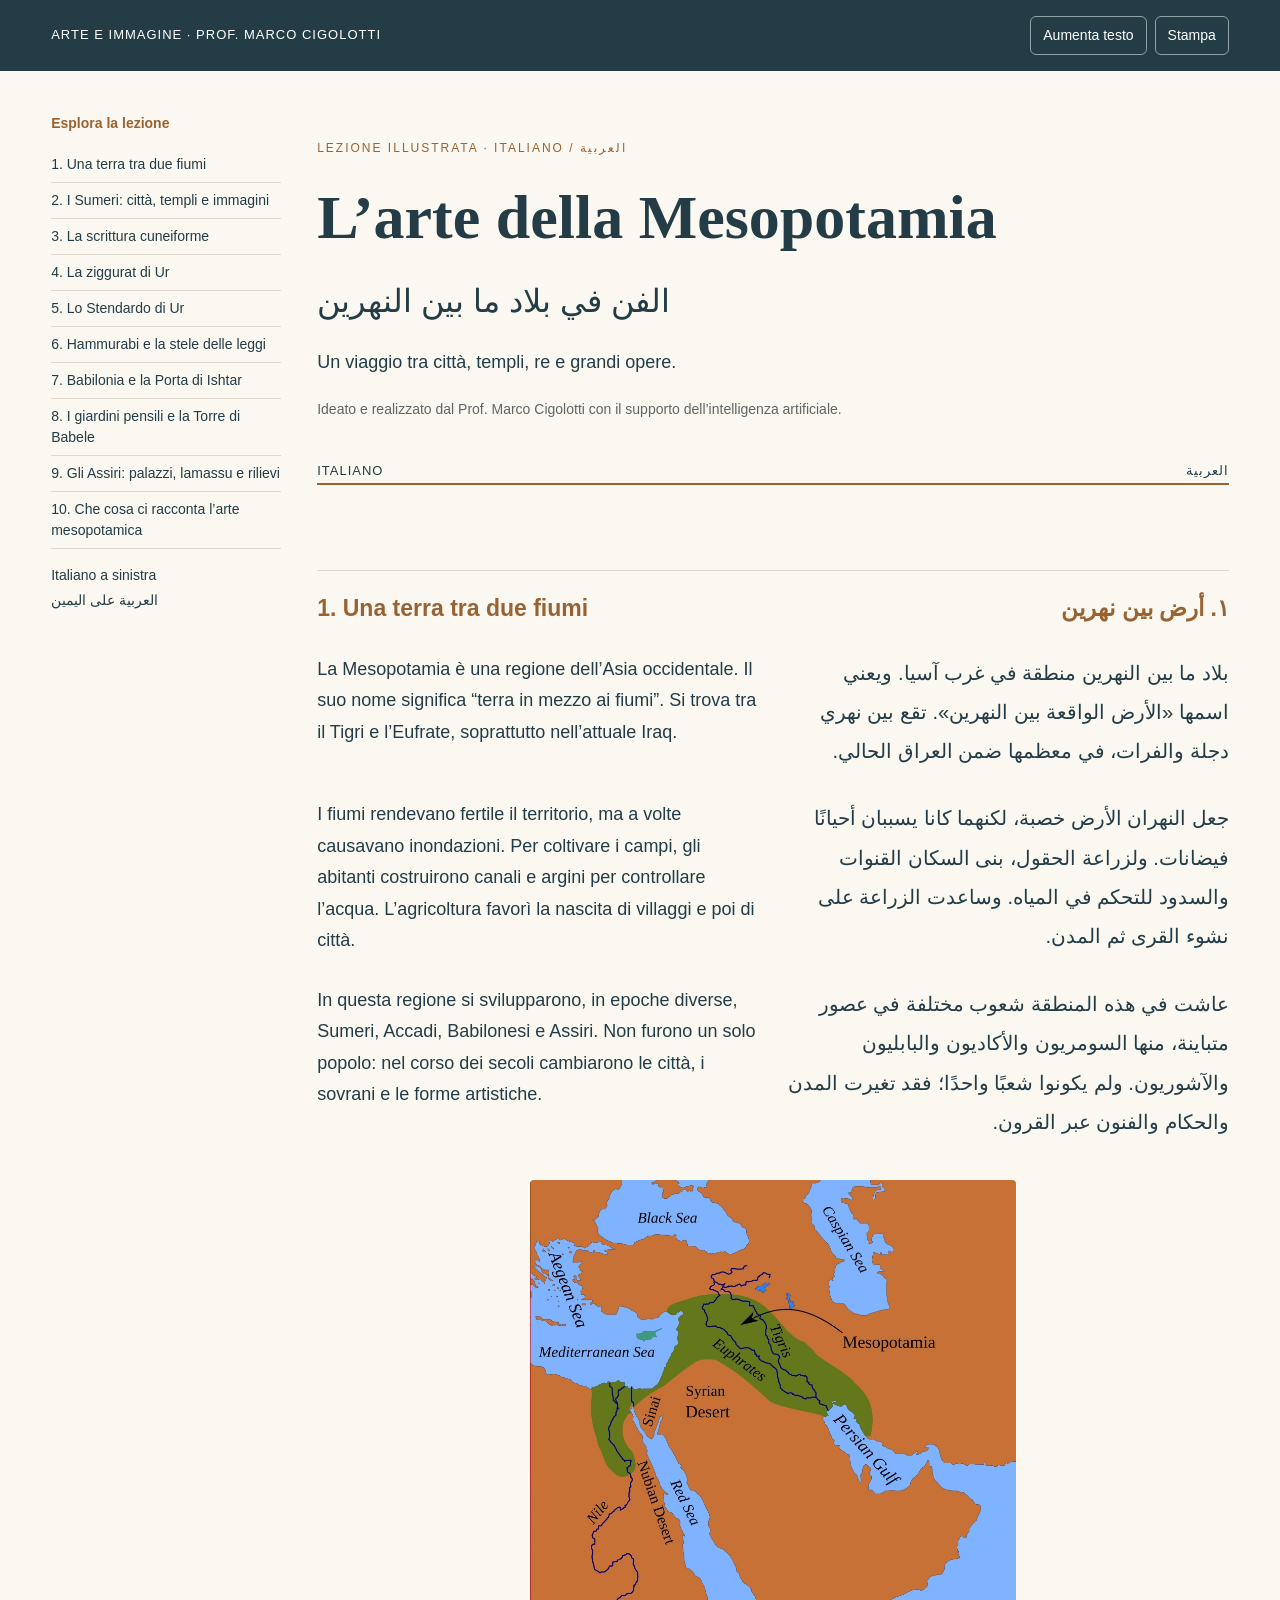
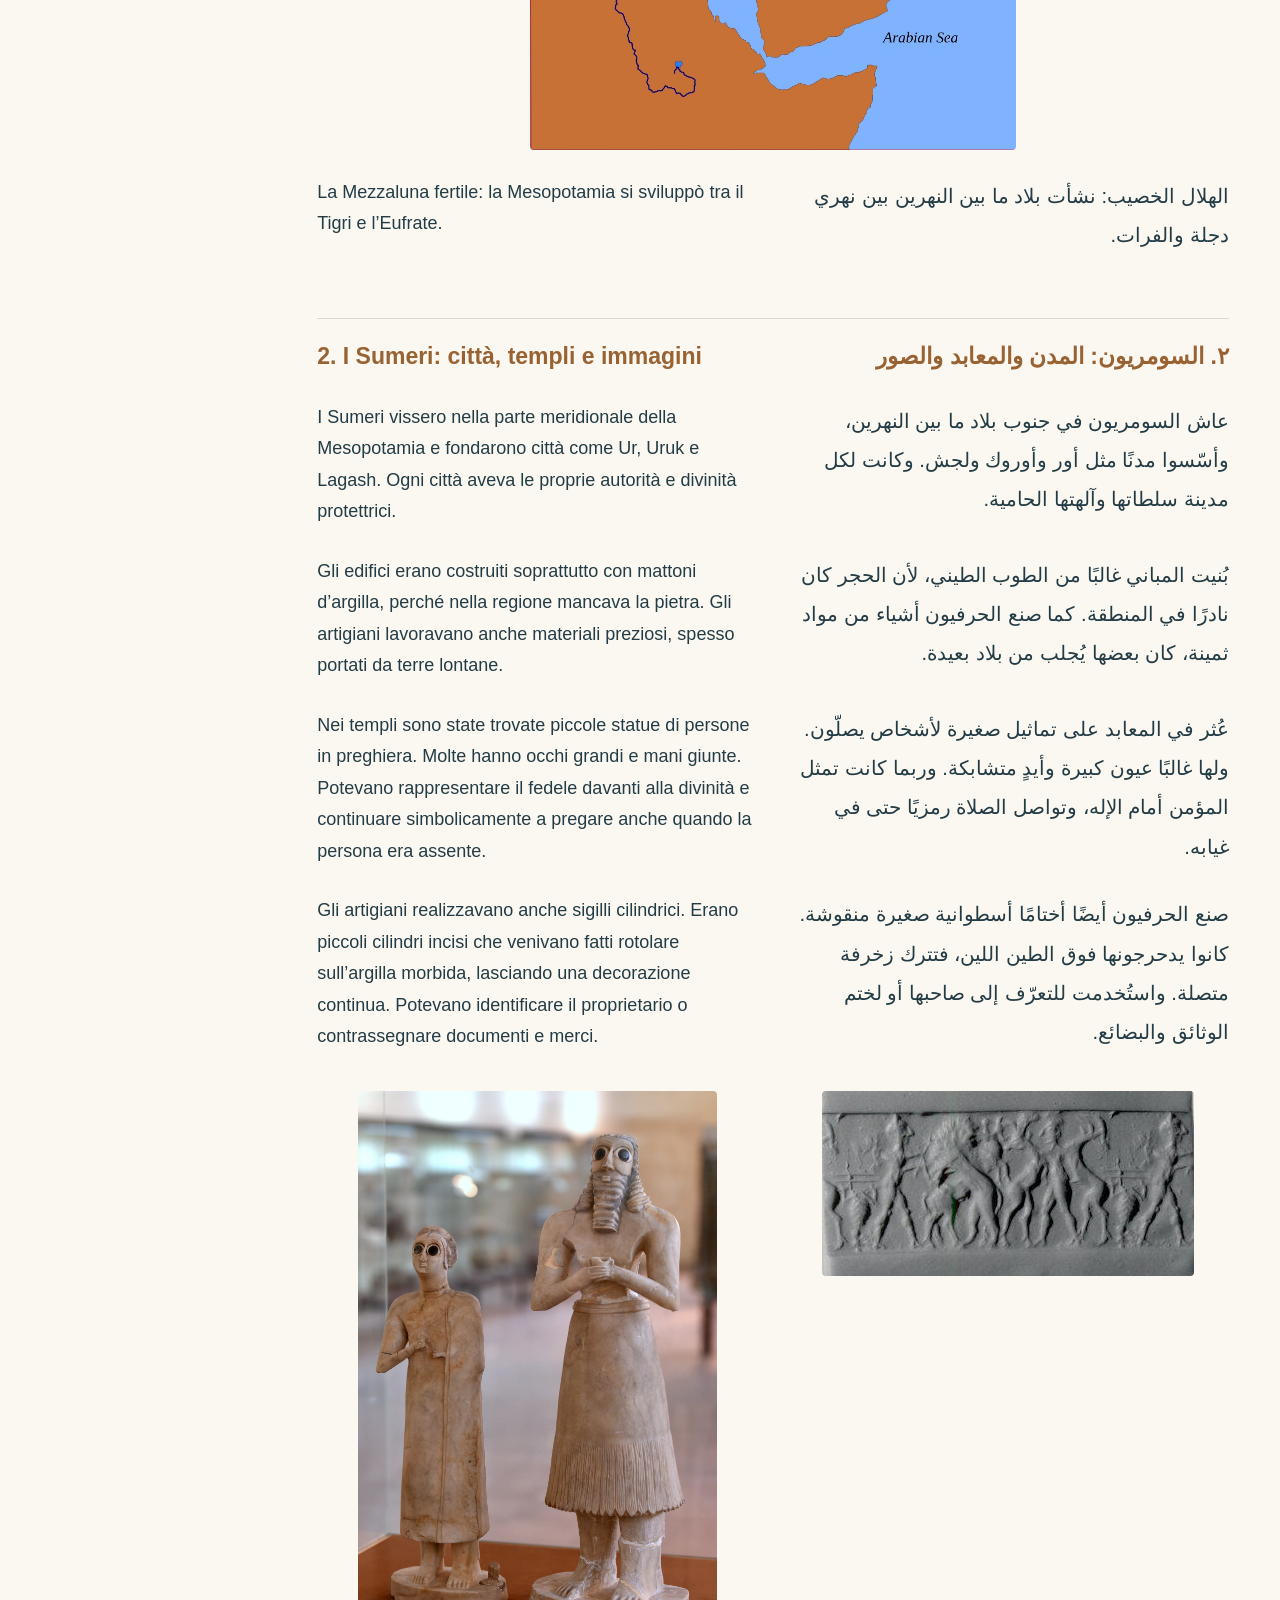
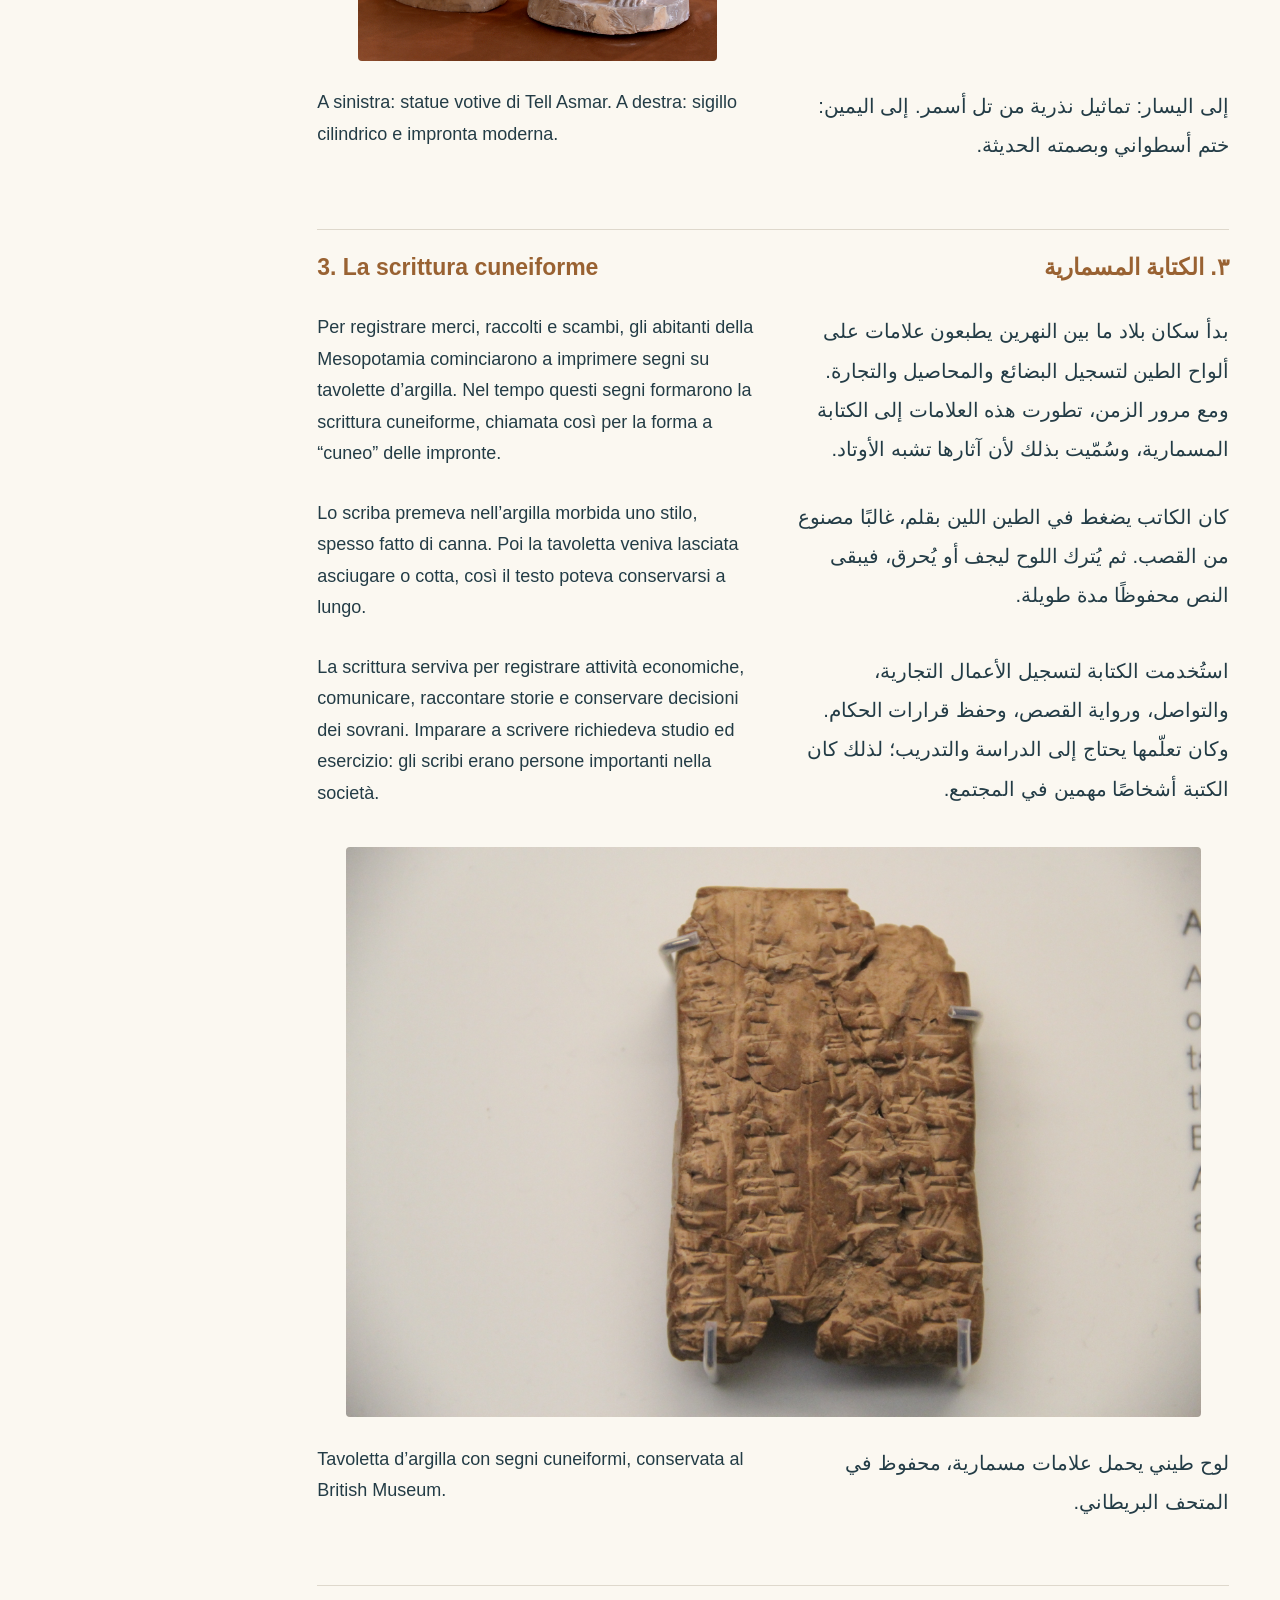
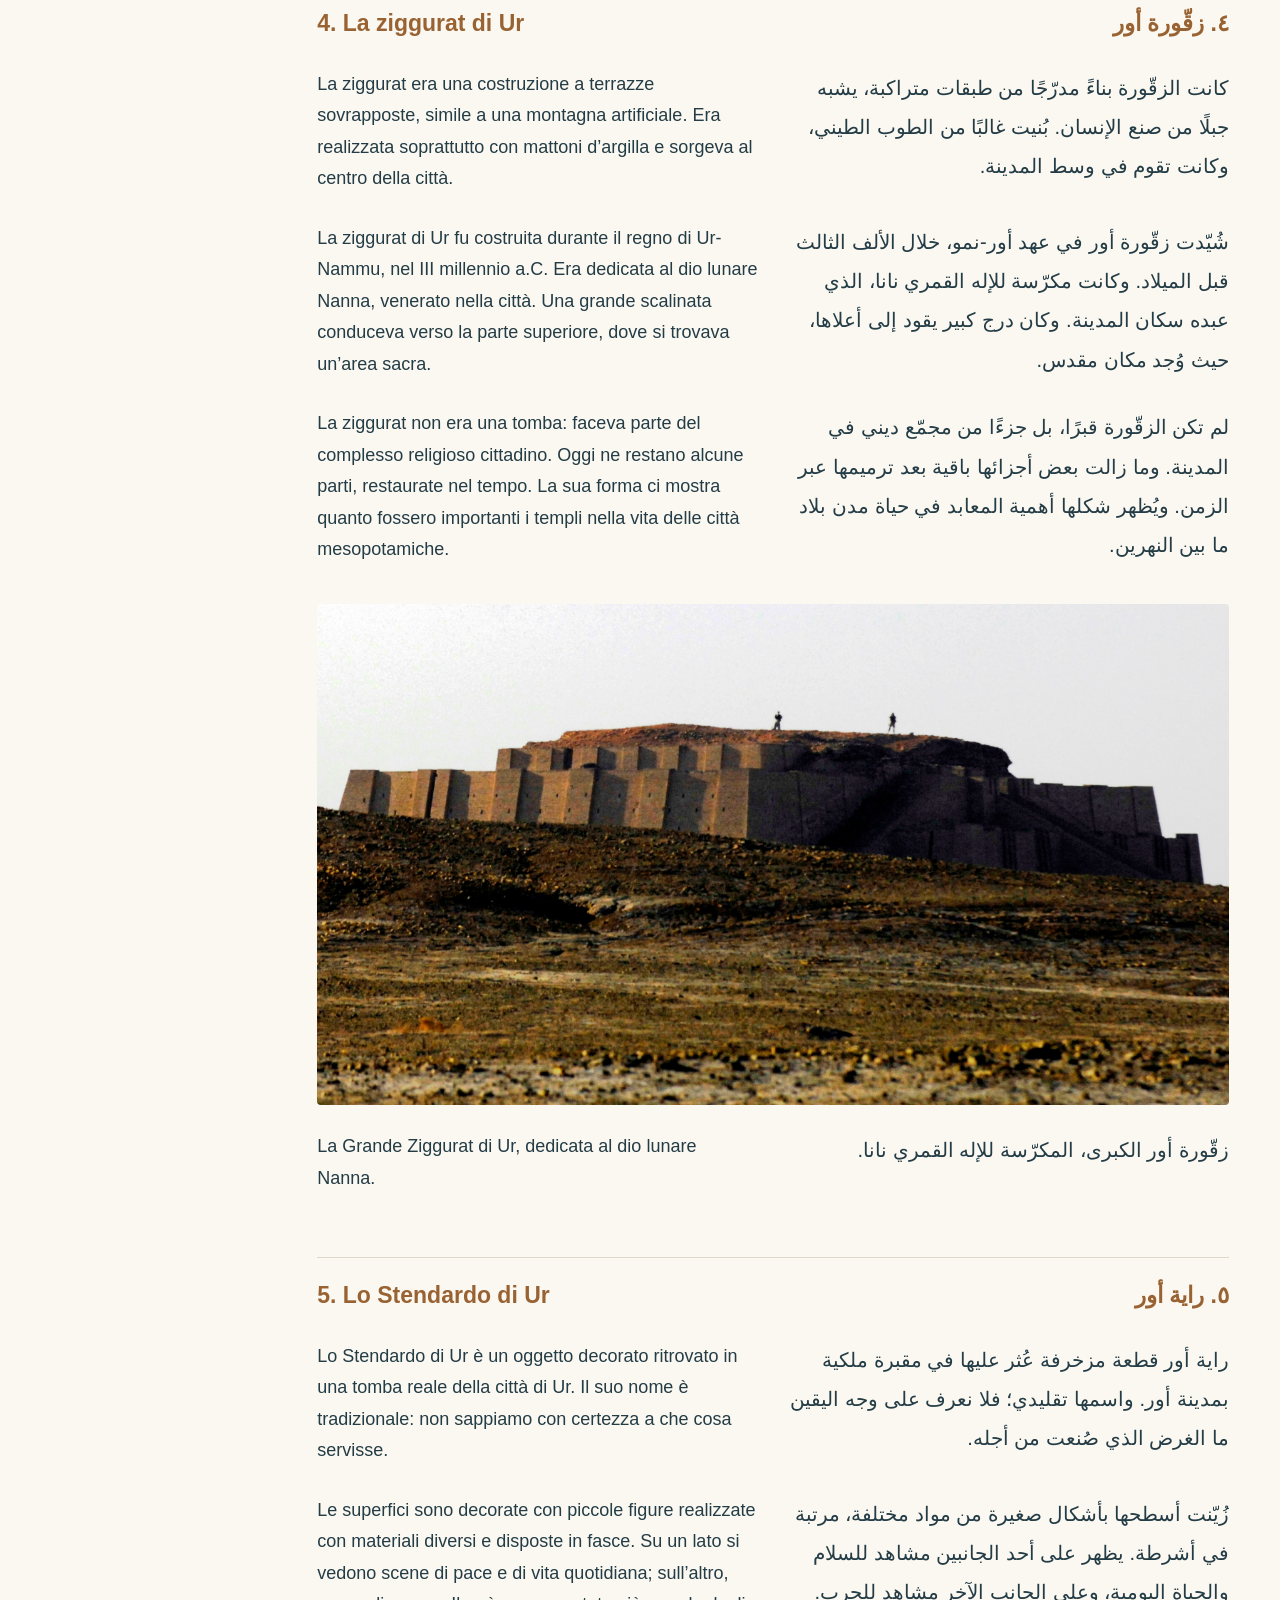
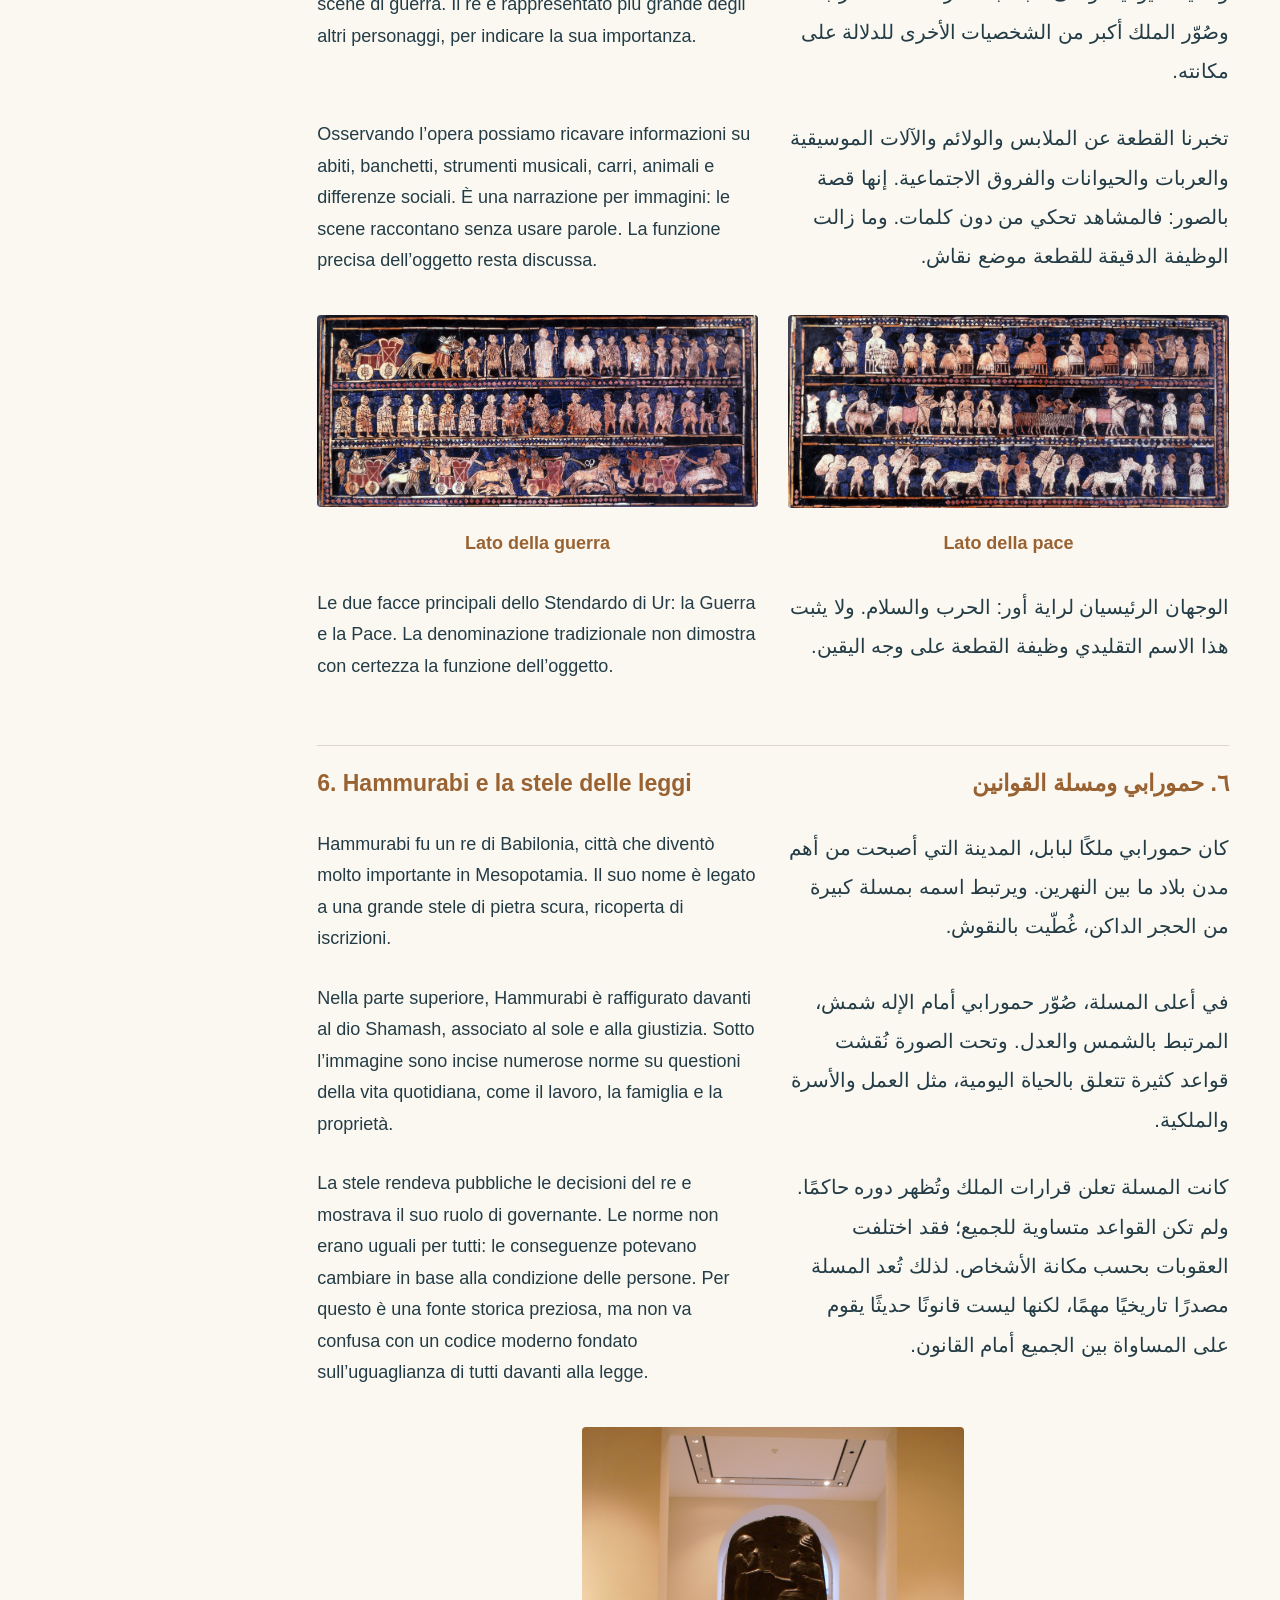
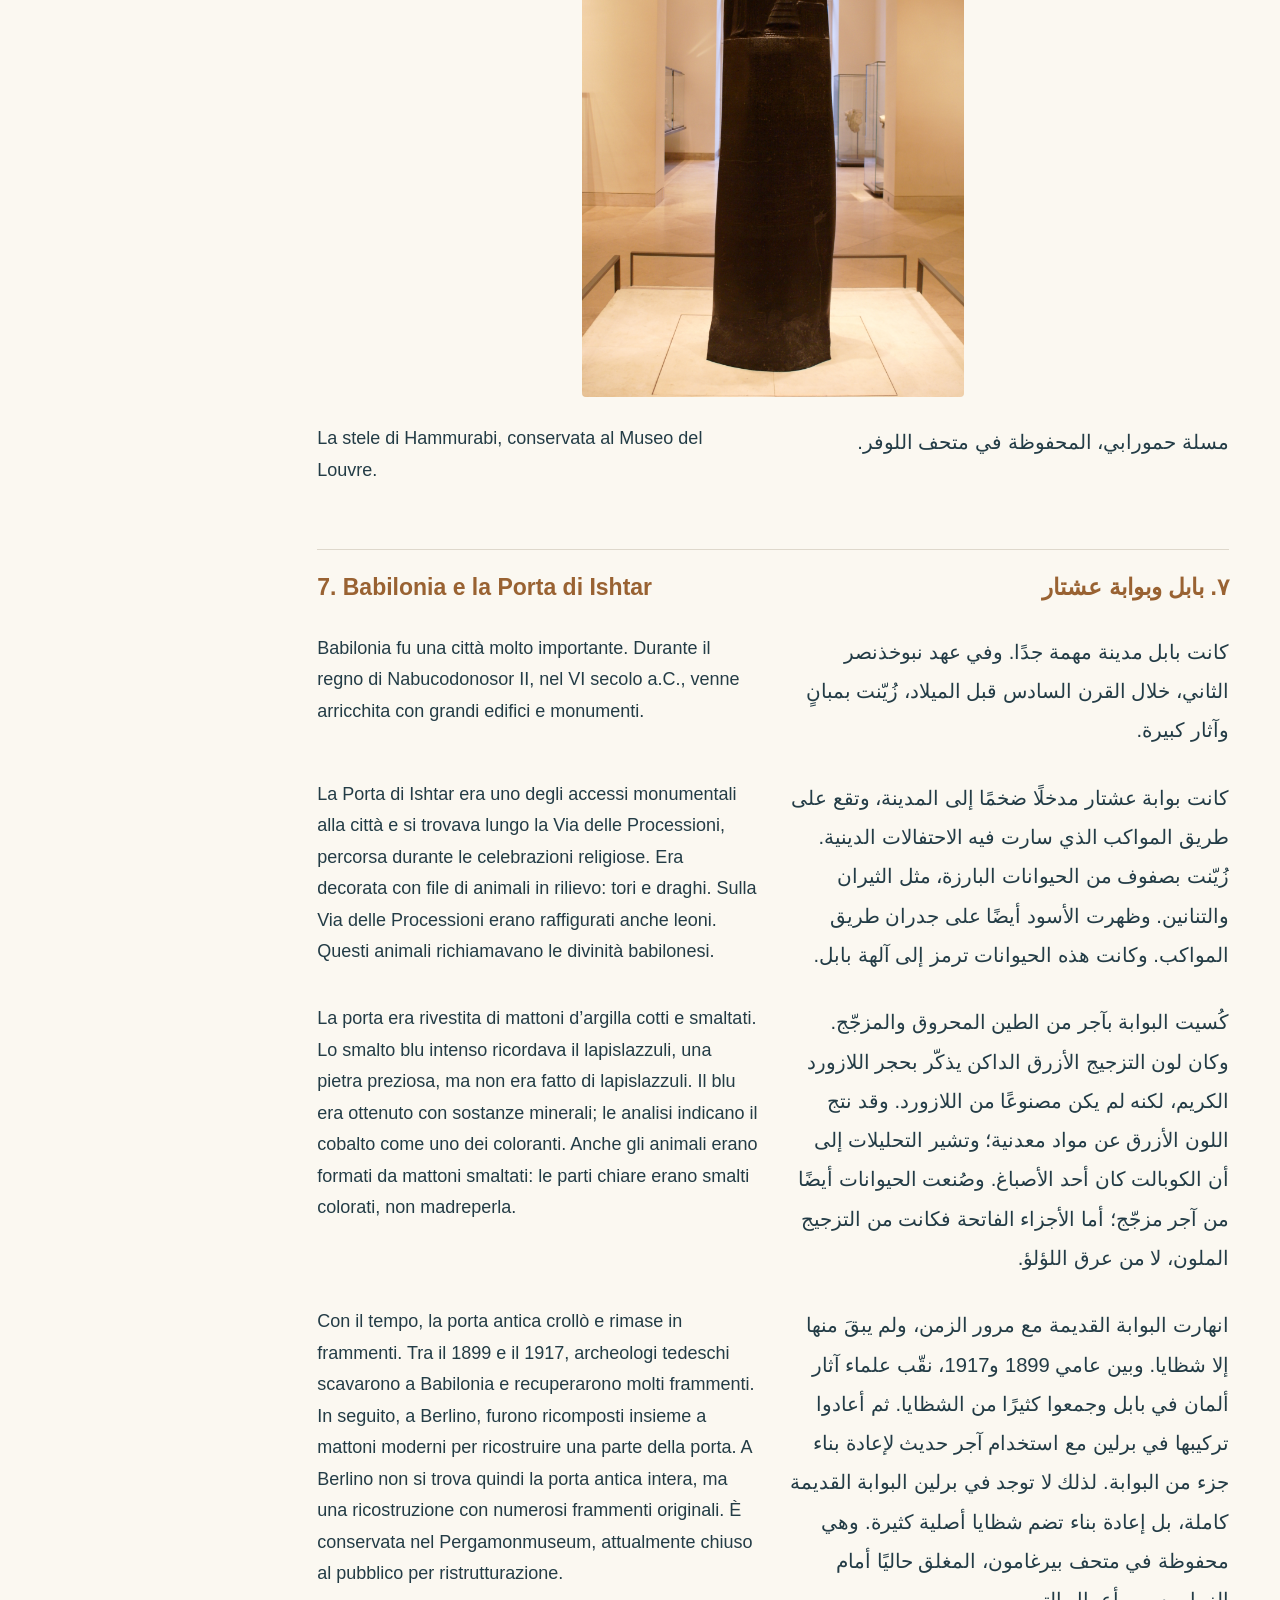
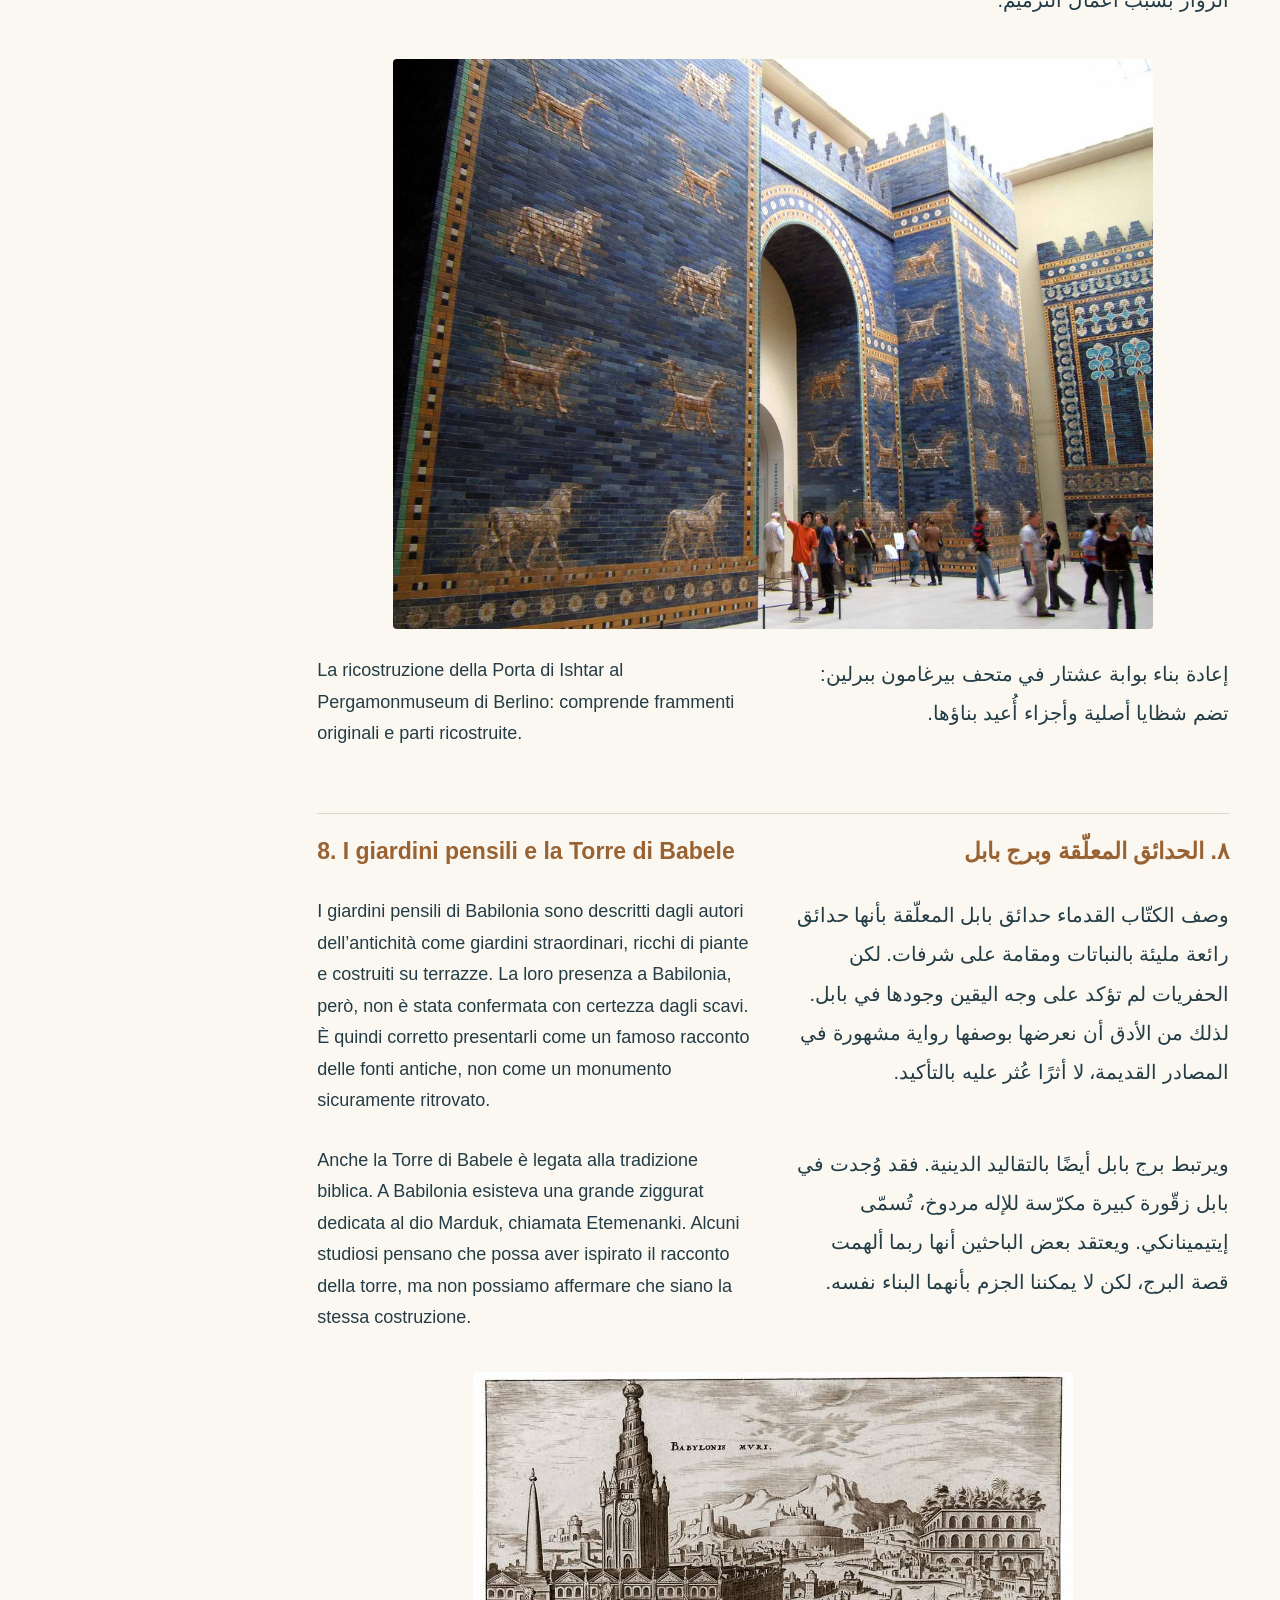
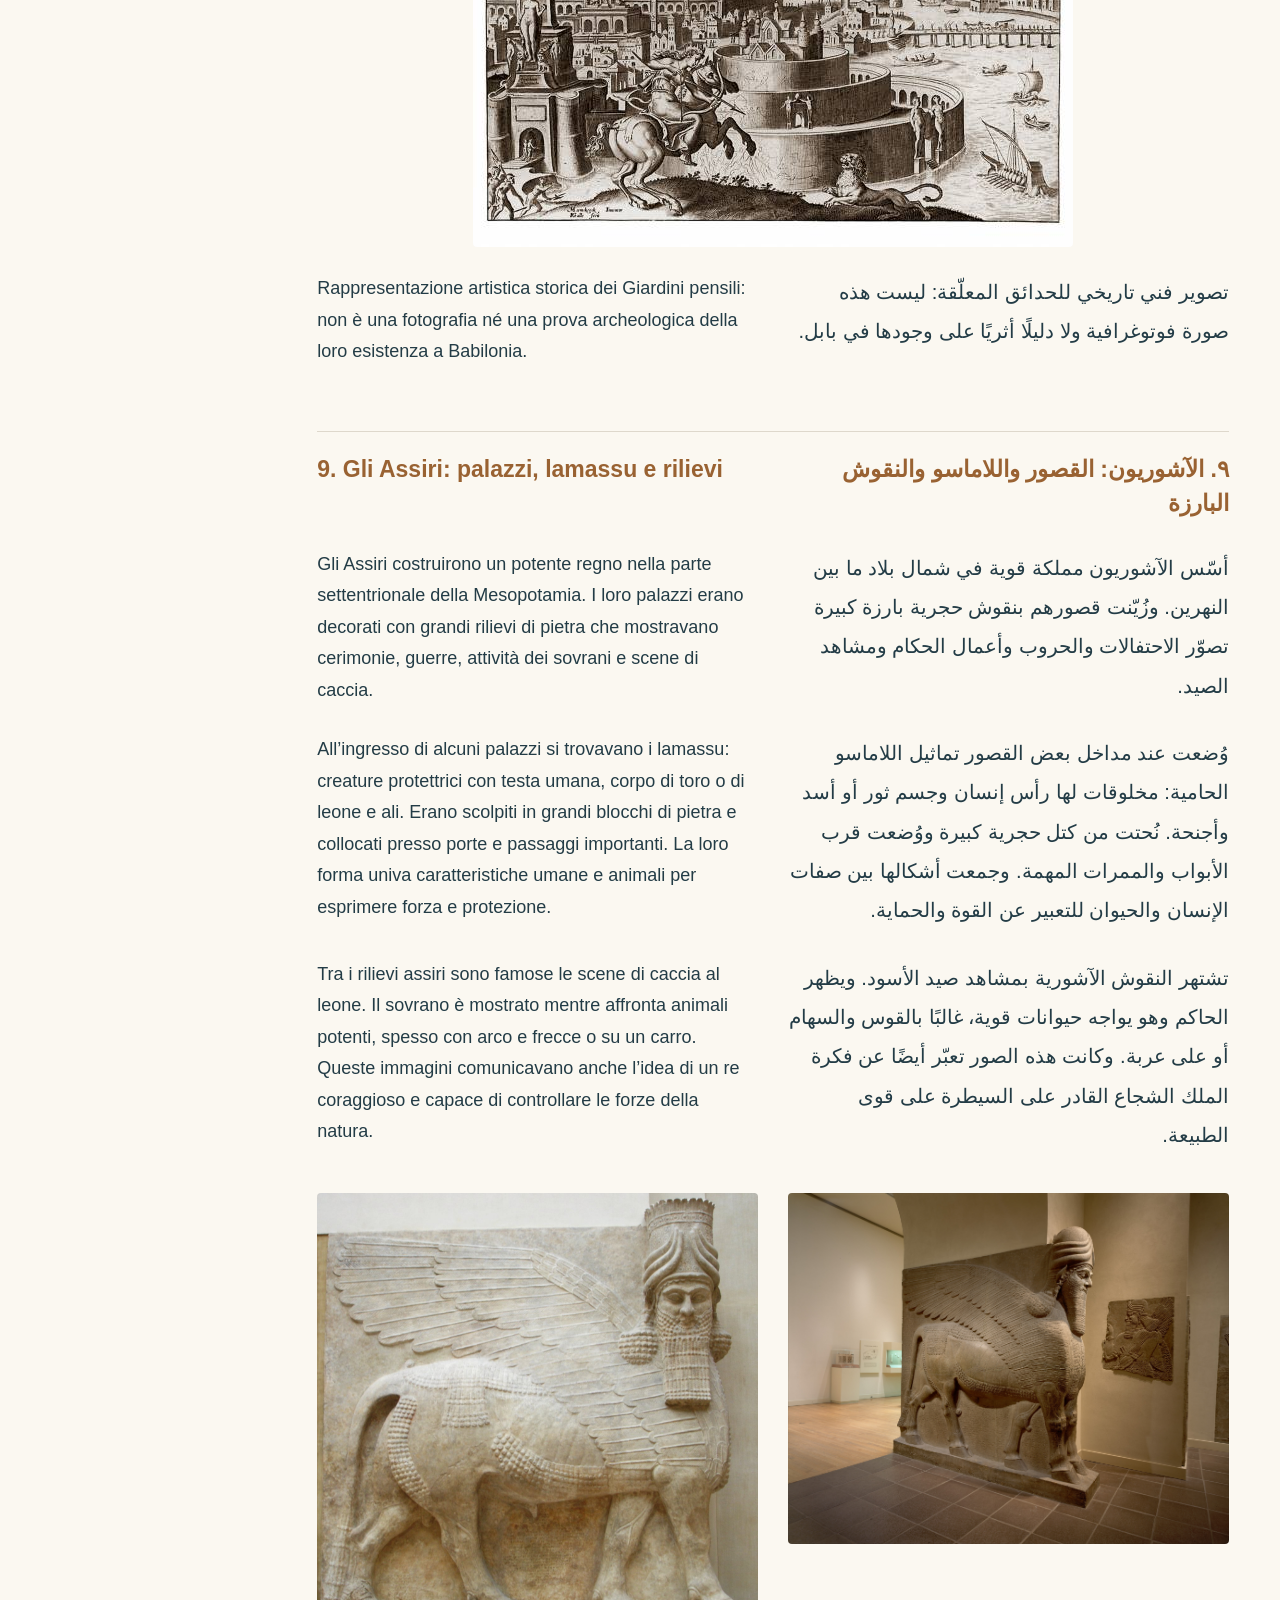
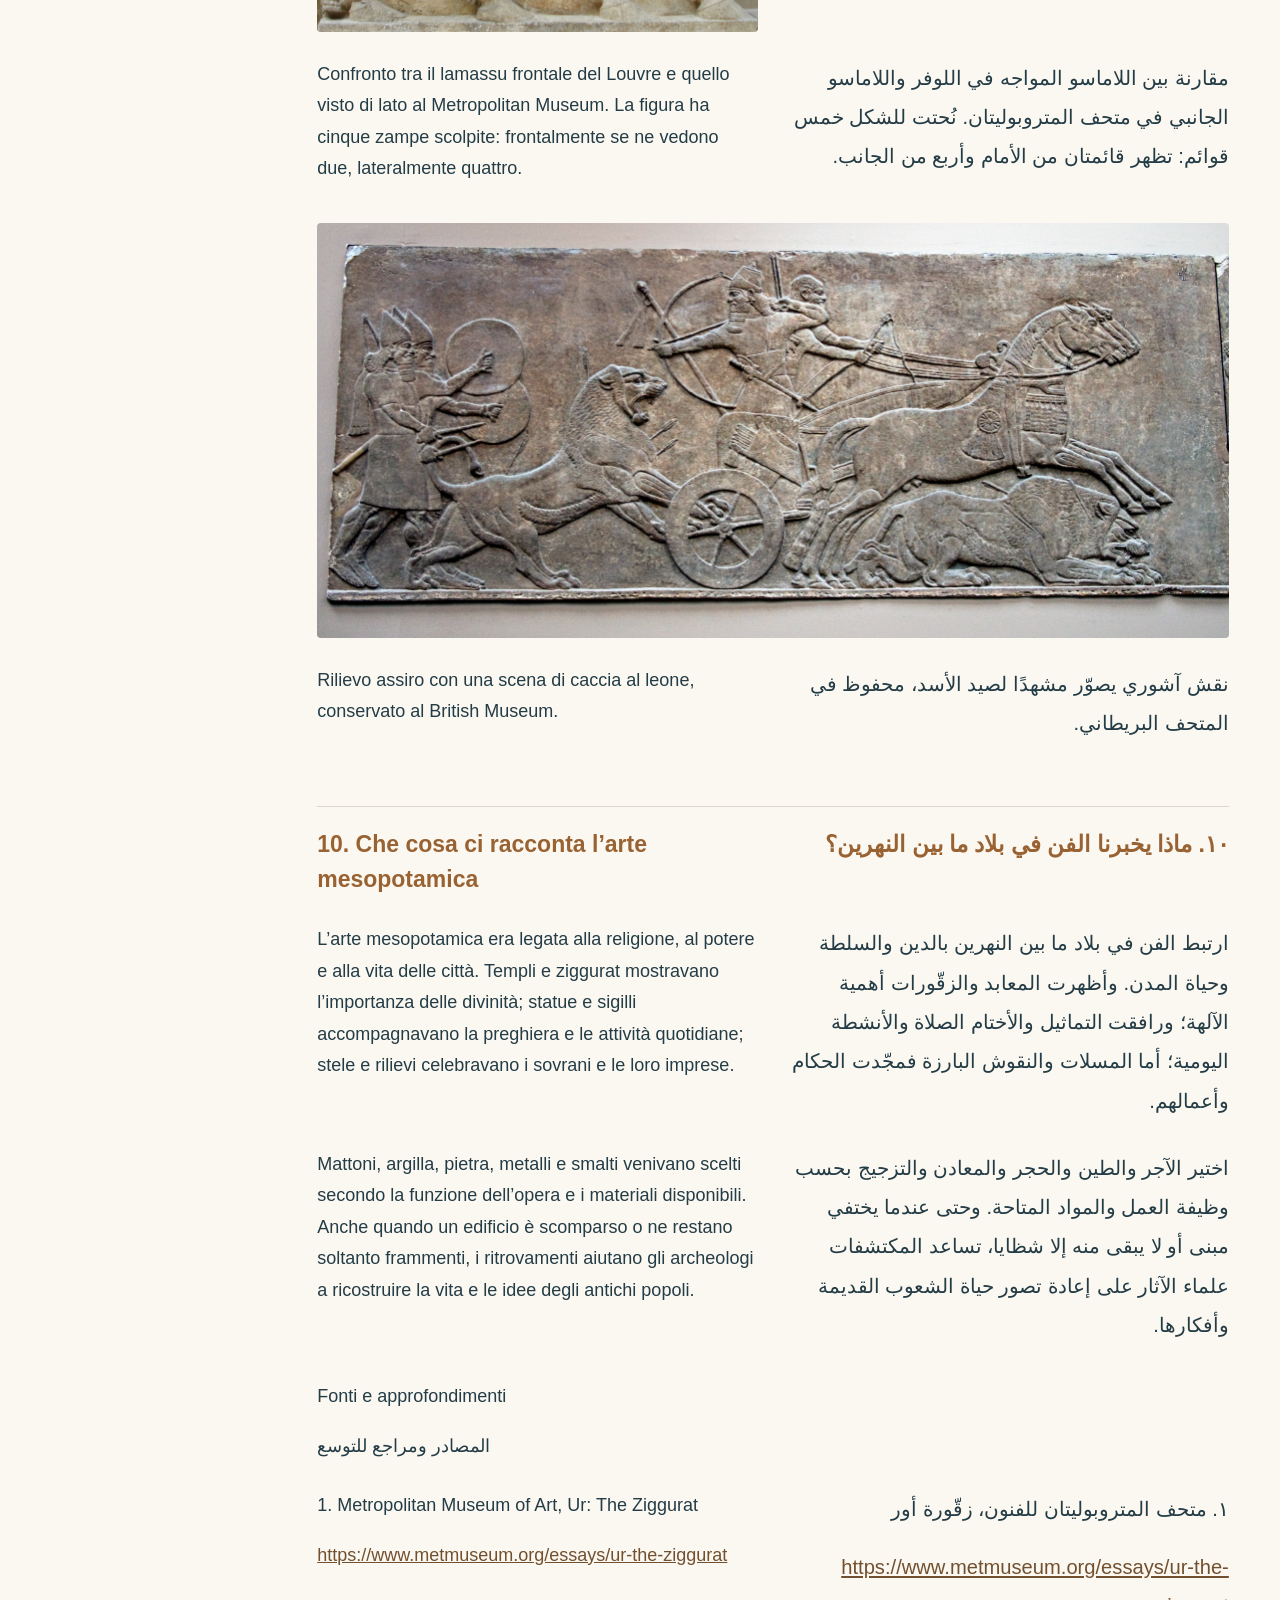
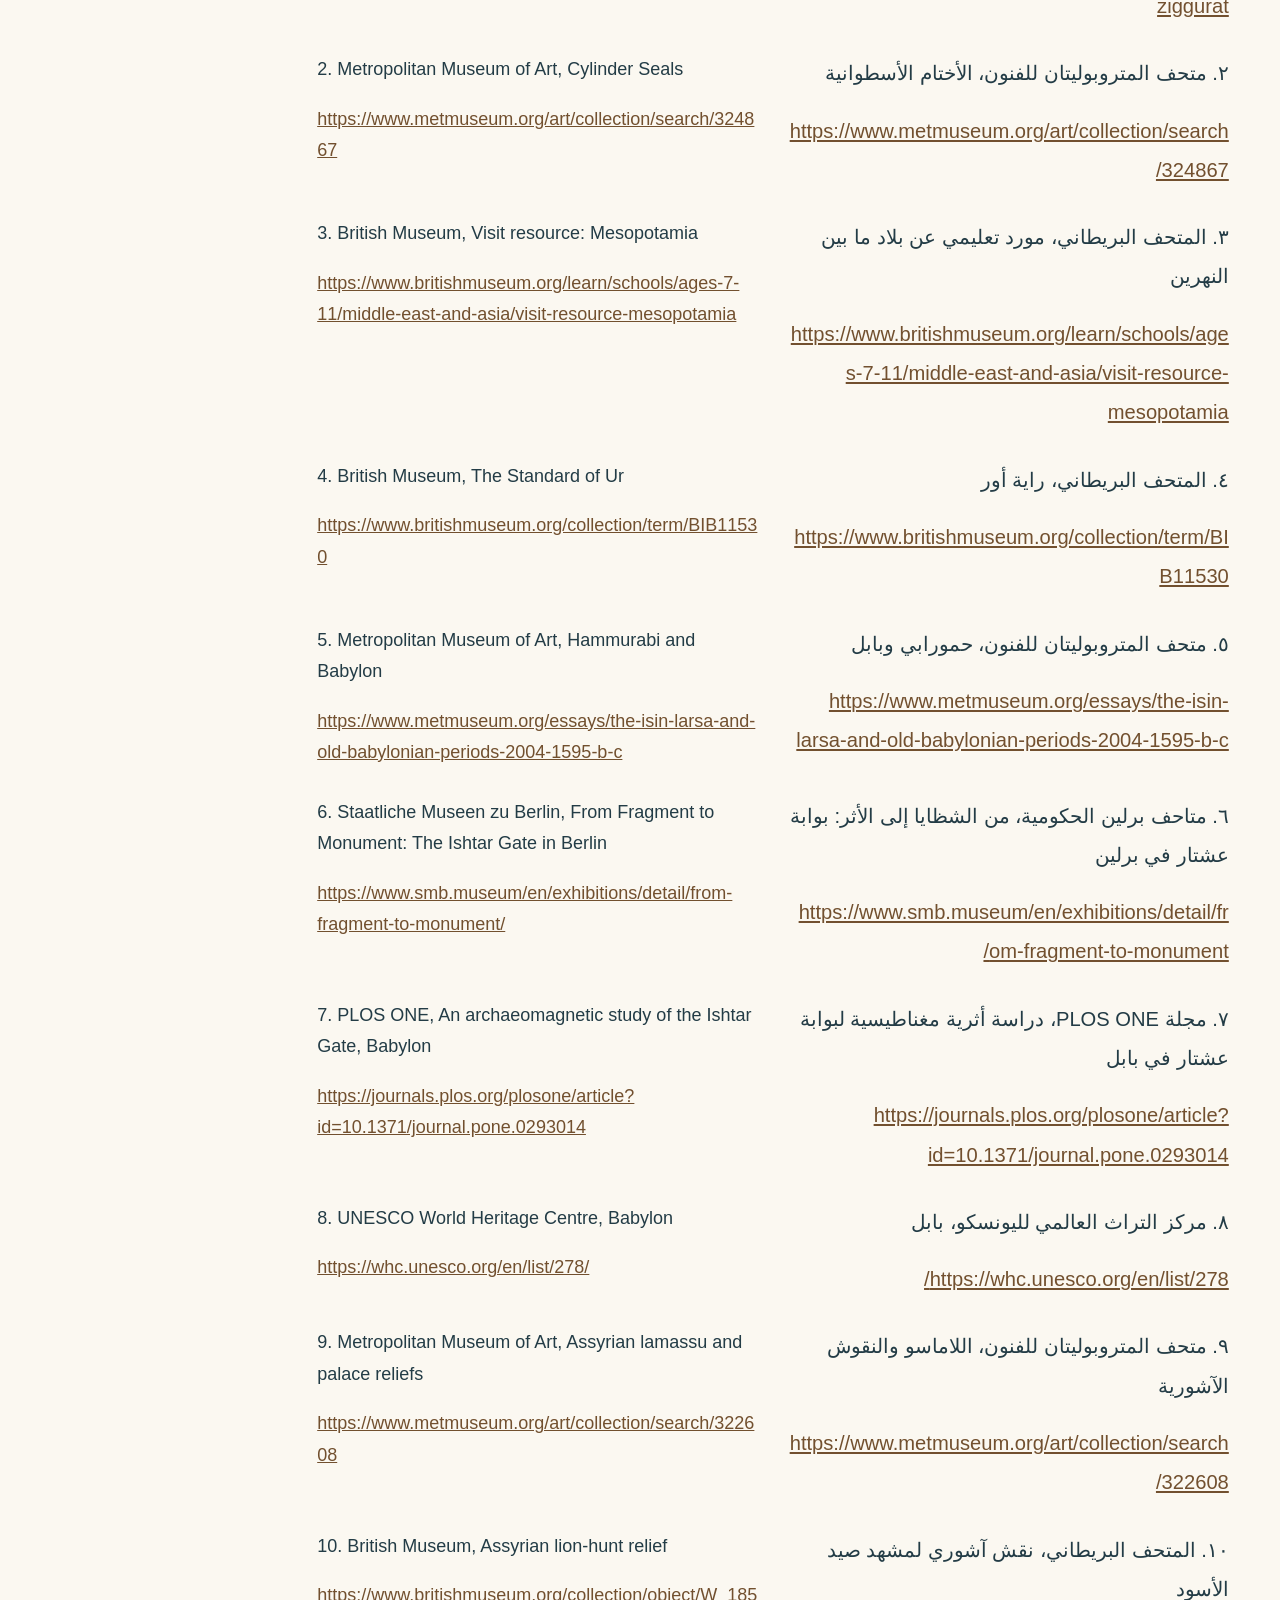
==== index.html @ 12cb9ba5 "Add files via upload" ====
<!doctype html>
<html lang="it"><head><meta charset="utf-8"><meta name="viewport" content="width=device-width,initial-scale=1"><title>L’arte della Mesopotamia | Prof. Marco Cigolotti</title><link rel="stylesheet" href="style.css"><script src="data.js" defer></script><script src="app.js" defer></script></head><body><header><a href="#inizio" class="brand">ARTE E IMMAGINE · PROF. MARCO CIGOLOTTI</a><div class="tools"><button id="size" type="button">Aumenta testo</button><button id="print" type="button">Stampa</button></div></header><div class="shell"><aside><strong>Esplora la lezione</strong><nav id="menu" aria-label="Indice della lezione"></nav><p>Italiano a sinistra<br><span lang="ar" dir="rtl">العربية على اليمين</span></p></aside><main id="inizio"><div class="intro"><span class="eyebrow">LEZIONE ILLUSTRATA · ITALIANO / العربية</span><h1>L’arte della Mesopotamia</h1><p lang="ar" dir="rtl" class="arabic-title">الفن في بلاد ما بين النهرين</p><p>Un viaggio tra città, templi, re e grandi opere.</p><p class="credit">Ideato e realizzato dal Prof. Marco Cigolotti con il supporto dell’intelligenza artificiale.</p><div class="language-key"><span>ITALIANO</span><span lang="ar" dir="rtl">العربية</span></div></div><article id="lesson"></article><footer>Ideato e realizzato dal Prof. Marco Cigolotti con il supporto dell’intelligenza artificiale.</footer></main></div><dialog id="viewer"><button id="close" aria-label="Chiudi immagine">Chiudi ×</button><img id="large" alt=""><p id="caption"></p></dialog><noscript>Attiva JavaScript per visualizzare la lezione.</noscript></body></html>
---- style.css ----
:root{--ink:#233c46;--paper:#fbf8f1;--accent:#996232;--line:#ded8cc}*{box-sizing:border-box}html{scroll-behavior:smooth;scroll-padding-top:95px}body{margin:0;background:var(--paper);color:var(--ink);font:18px/1.75 Arial,sans-serif}header{position:sticky;top:0;z-index:5;background:#233c46;color:white;display:flex;justify-content:space-between;align-items:center;padding:16px 4%;gap:15px}.brand{color:white;text-decoration:none;font-size:13px;letter-spacing:1px}.tools{display:flex;gap:8px}button{cursor:pointer;font:inherit}header button{background:transparent;color:white;border:1px solid #91a2a7;border-radius:6px;padding:6px 12px;font-size:14px}.shell{max-width:1500px;display:grid;grid-template-columns:230px minmax(0,1fr);margin:auto;gap:36px;padding:35px 4%}aside{position:sticky;top:110px;align-self:start;font-size:14px}aside strong{color:var(--accent)}nav{display:grid;margin:12px 0}nav a{color:var(--ink);padding:7px 0;text-decoration:none;border-bottom:1px solid var(--line);line-height:1.5}main{min-width:0}.intro{padding:25px 0 40px}.eyebrow{font-size:12px;letter-spacing:2px;color:var(--accent)}h1{font-family:Georgia,serif;font-size:clamp(35px,5vw,62px);line-height:1.15;margin:20px 0}.arabic-title{font-size:32px;text-align:left;margin:8px 0}.credit{font-size:14px;color:#5e6667}.language-key{display:grid;grid-template-columns:1fr 1fr;border-bottom:2px solid var(--accent);padding-top:25px;font-size:13px;letter-spacing:1px}.row{display:grid;grid-template-columns:1fr 1fr;gap:30px}.single{grid-template-columns:1fr}.cell{min-width:0}.cell[lang=ar]{font-size:1.12em;line-height:1.95}.cell p{margin:10px 0 18px}h2{font-size:23px;line-height:1.5;margin:0}.section{border-top:1px solid var(--line);margin-top:45px;padding-top:20px}.section-title{margin-bottom:18px;color:var(--accent)}figure{margin:20px 0 6px;text-align:center}.image-button{display:block;margin:auto;background:none;border:0;padding:0;max-width:100%}img{max-width:100%;height:auto;border-radius:4px}.image-button img{max-height:570px;object-fit:contain}.caption{font-weight:bold;text-align:center;color:var(--accent)}a{color:#72502f;overflow-wrap:anywhere}footer{margin-top:45px;padding:25px 0;border-top:1px solid var(--line);font-size:13px}.large-text{font-size:22px}dialog{border:0;border-radius:10px;width:min(1100px,95vw);max-height:94vh;padding:20px;background:var(--paper)}dialog::backdrop{background:#10232ae8}dialog img{display:block;max-height:75vh;margin:15px auto}dialog button{float:right}dialog p{clear:both;text-align:center}@media(max-width:900px){.shell{display:block}aside{position:static;margin-bottom:25px}nav{grid-template-columns:1fr 1fr;gap:0 20px}header{position:static}.row{gap:18px}body{font-size:16px}}@media(max-width:520px){.shell{padding:20px 14px}.row{gap:12px}.cell[lang=ar]{font-size:1.05em}h2{font-size:18px}.brand{font-size:10px}header button{font-size:12px;padding:5px}.arabic-title{font-size:26px}}@media print{header,aside,.language-key{display:none}.shell{display:block;padding:0}body{font-size:12px;background:white}.row{gap:20px}.section{margin-top:20px}img{max-height:300px!important}.image-button{break-inside:avoid}h2{font-size:16px}footer{font-size:10px}}
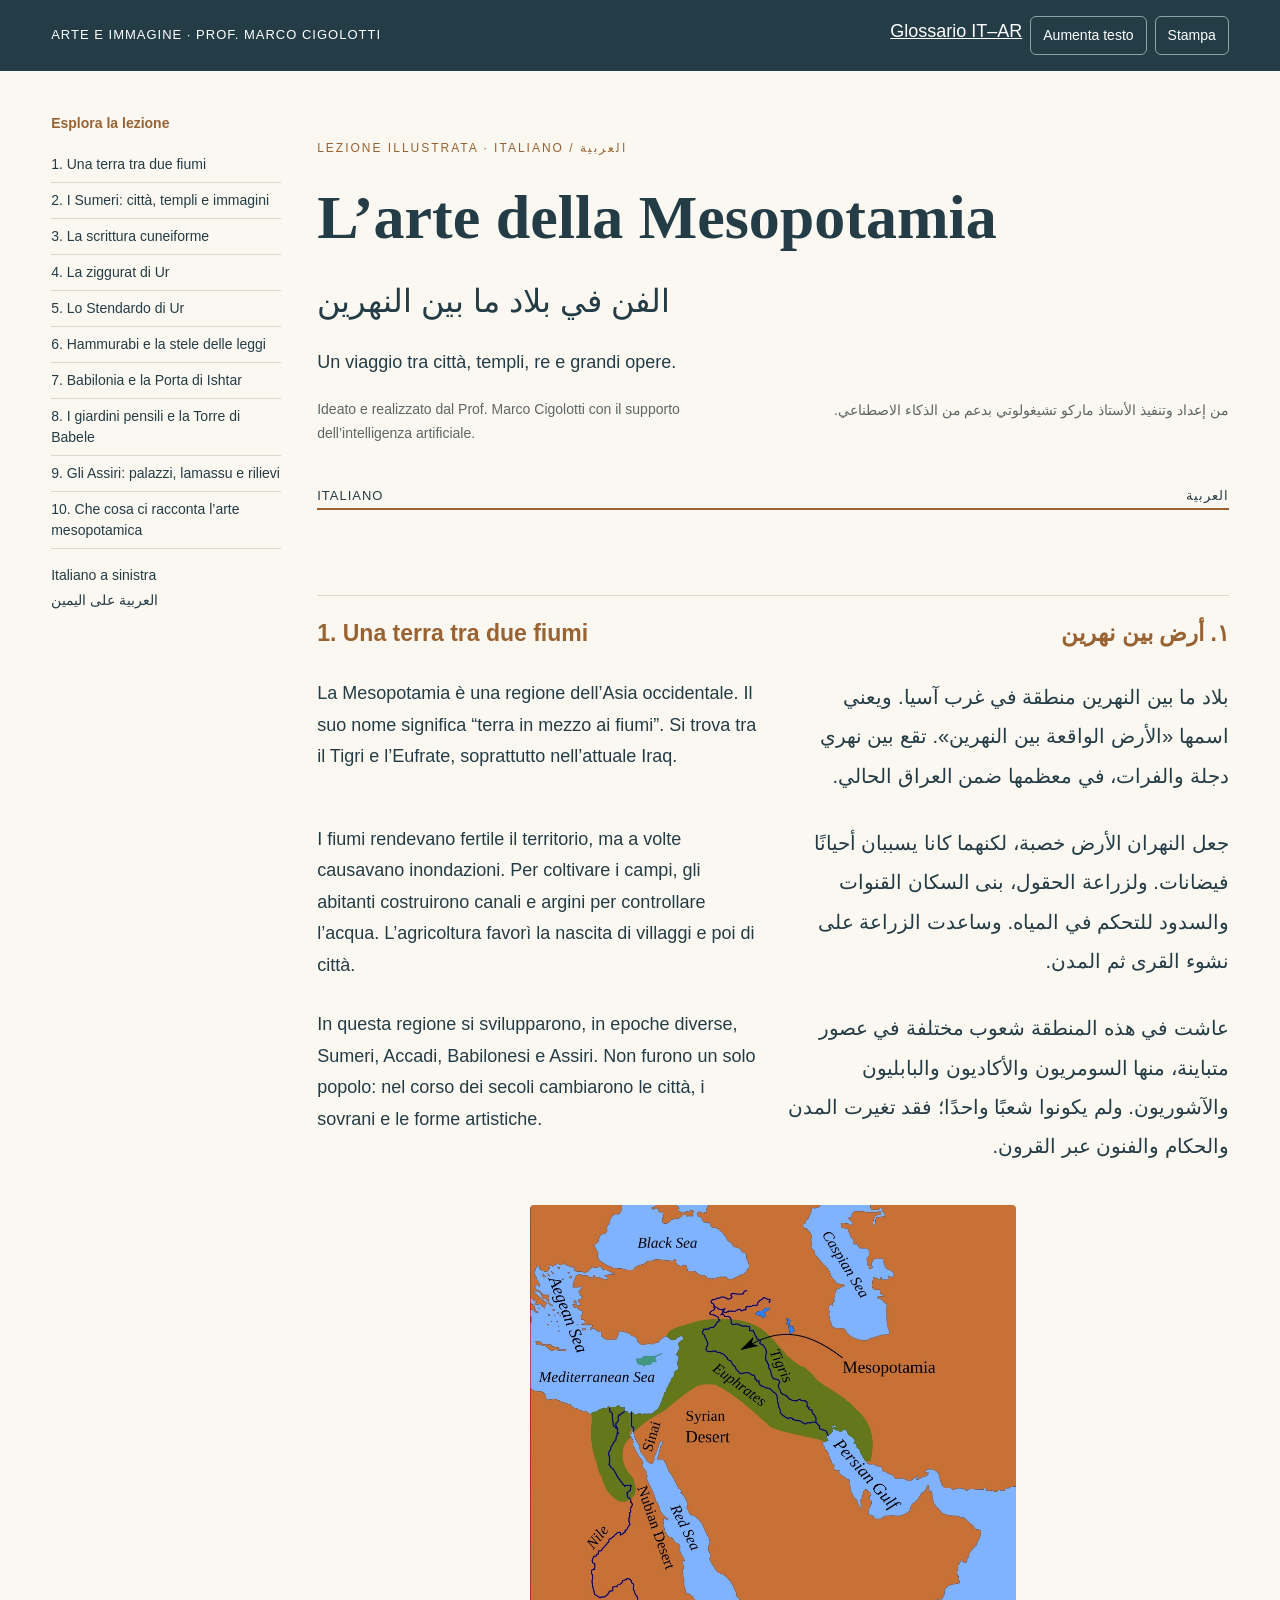
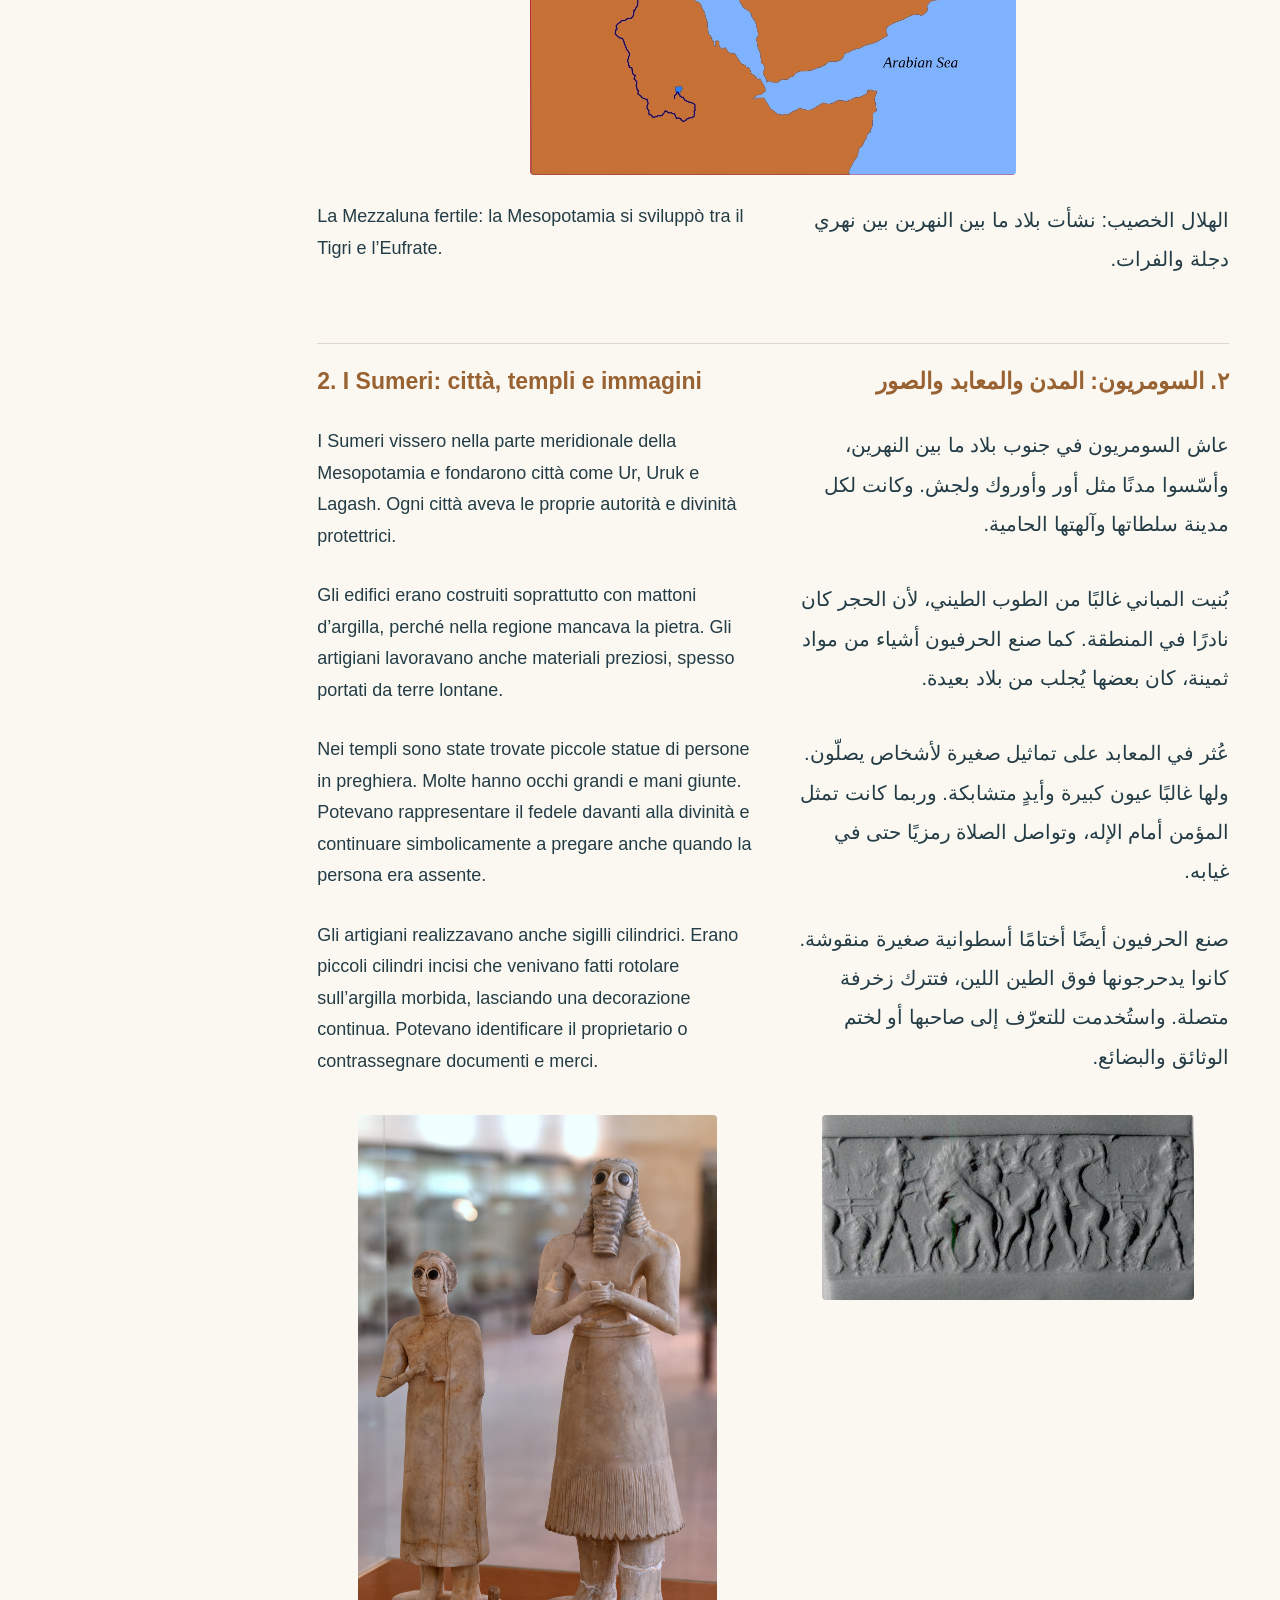
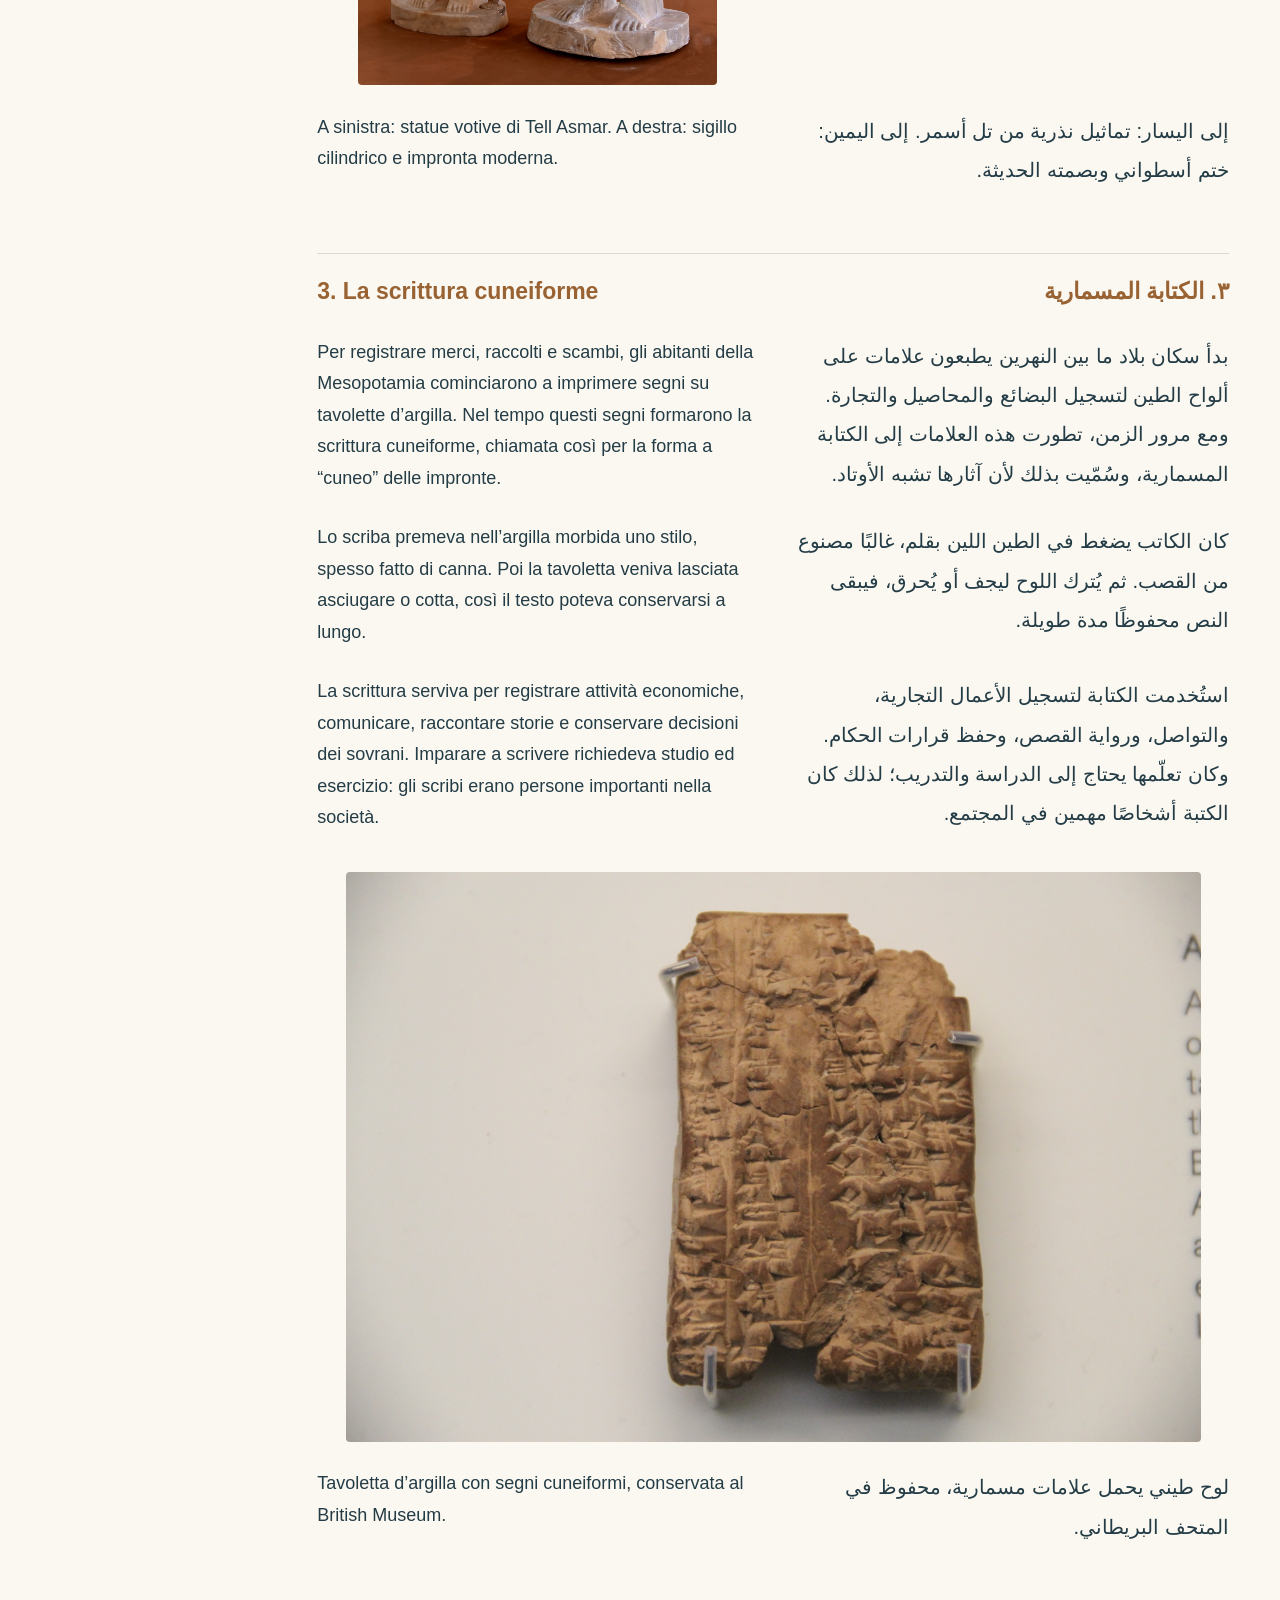
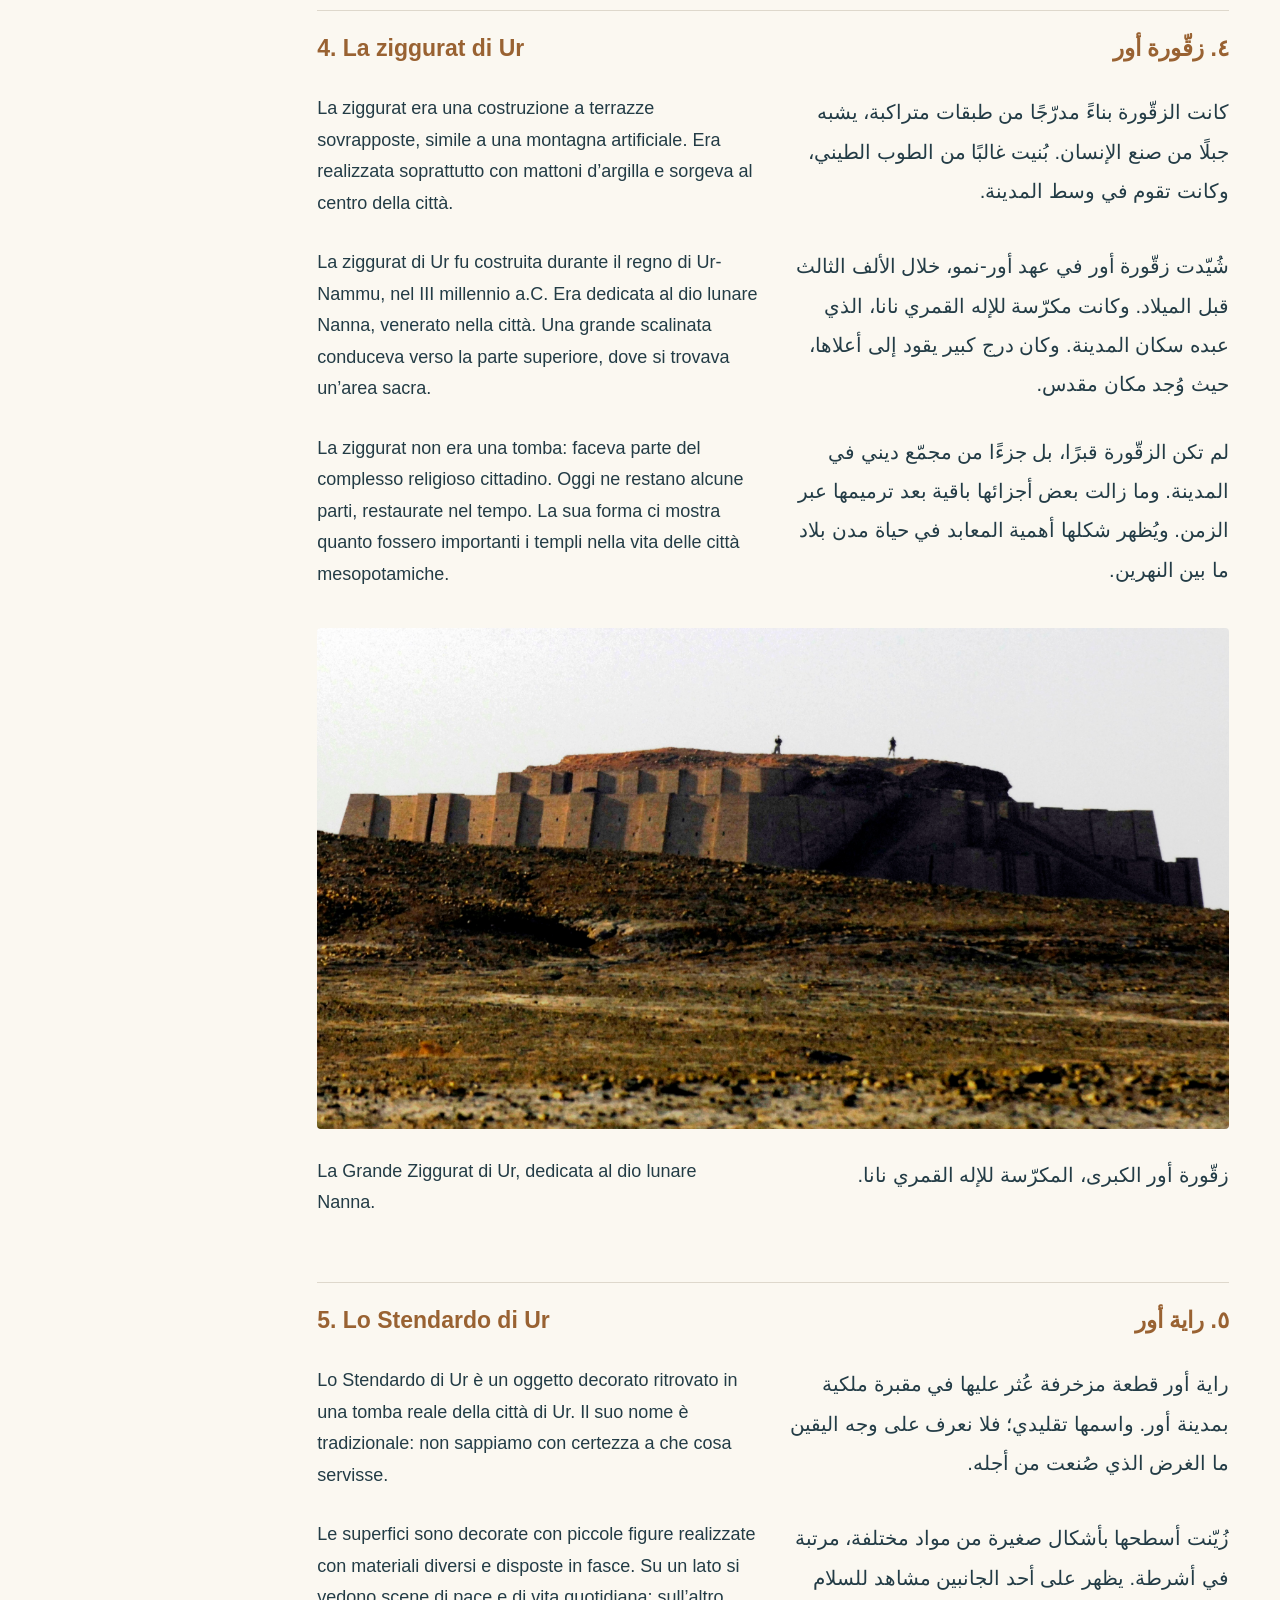
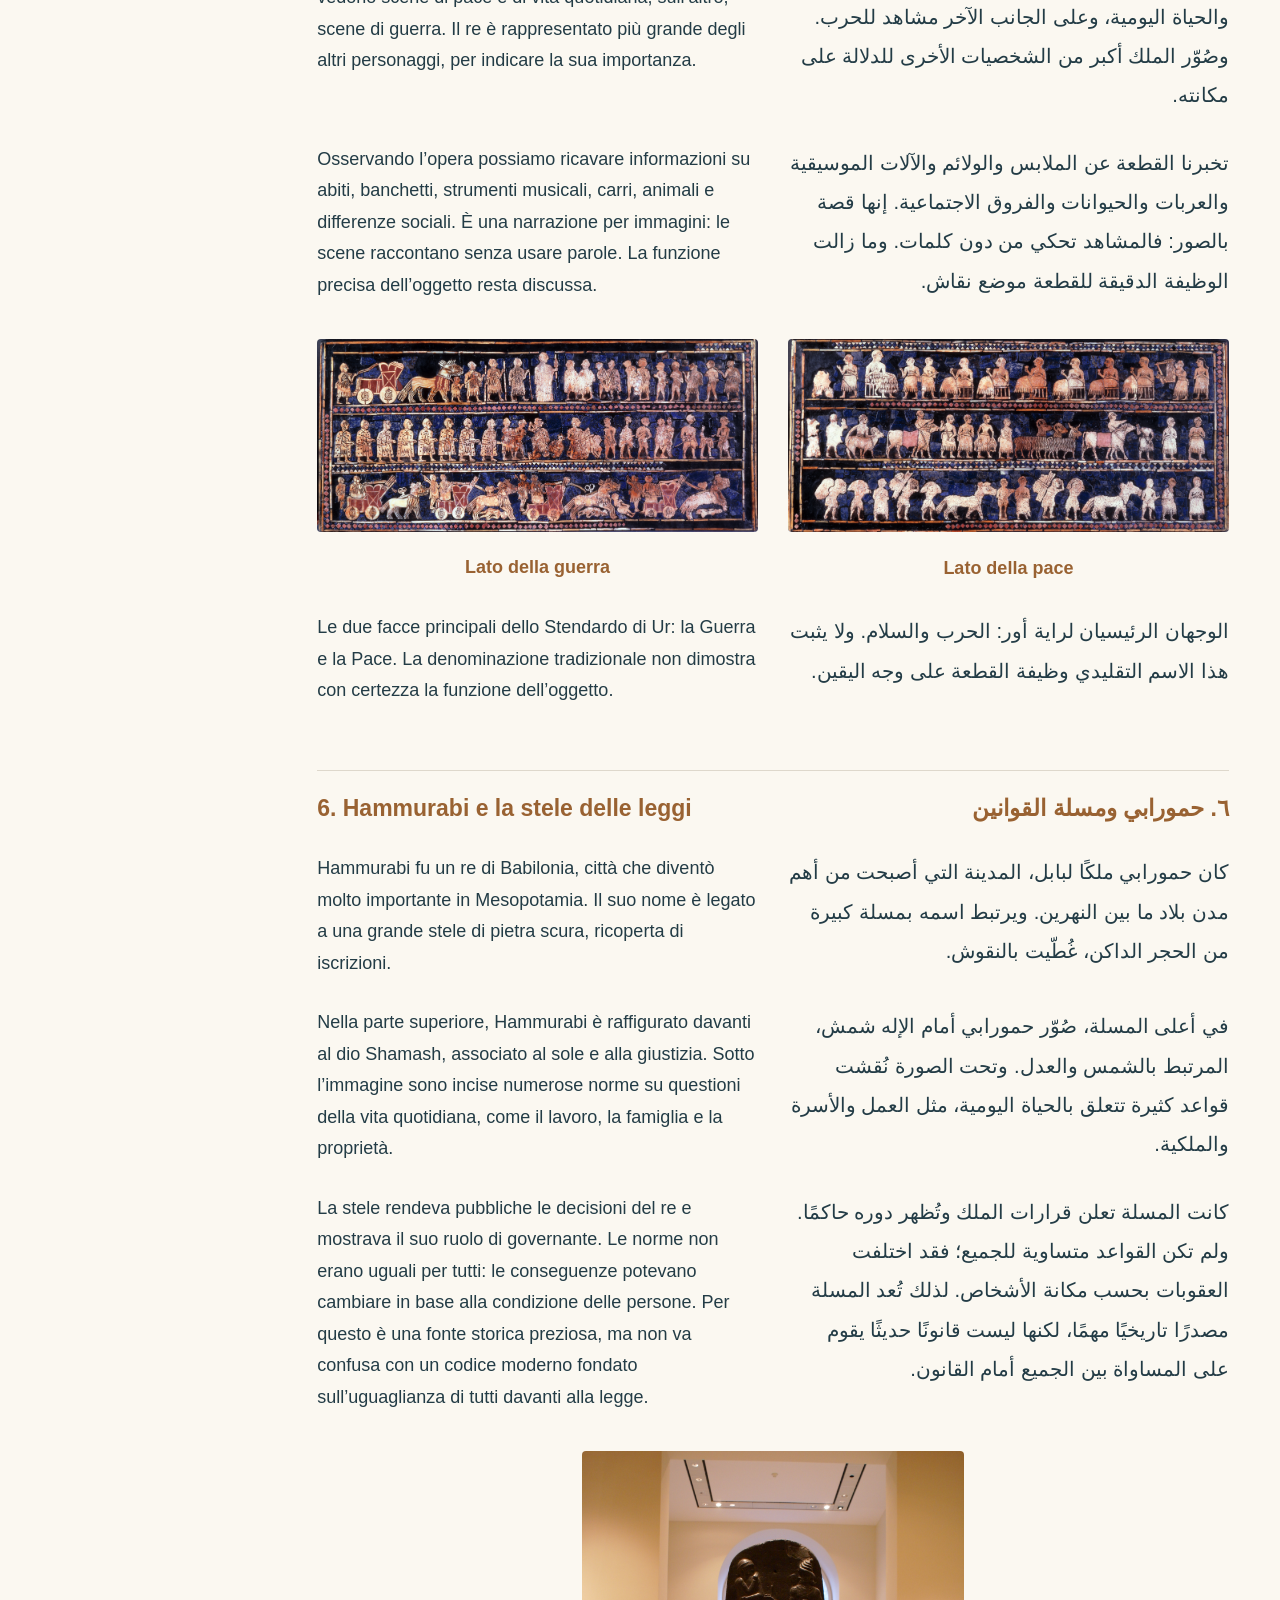
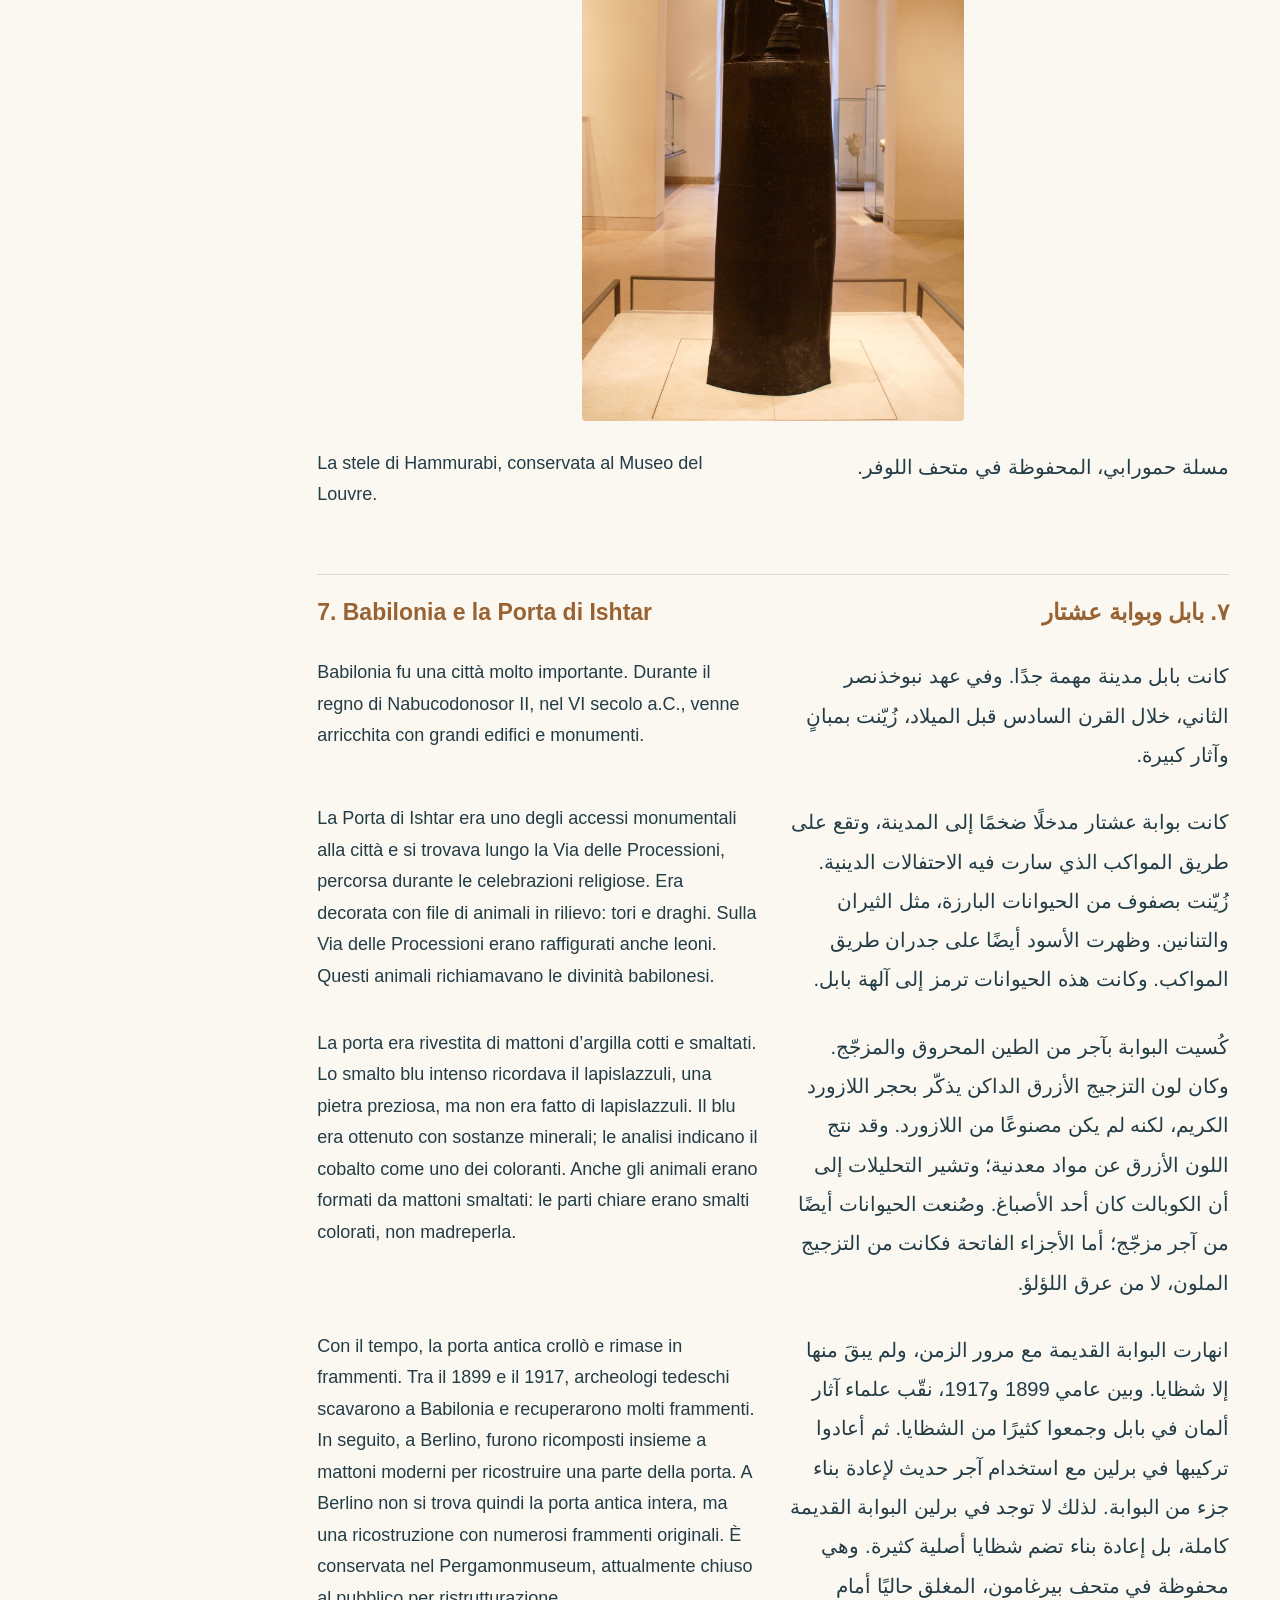
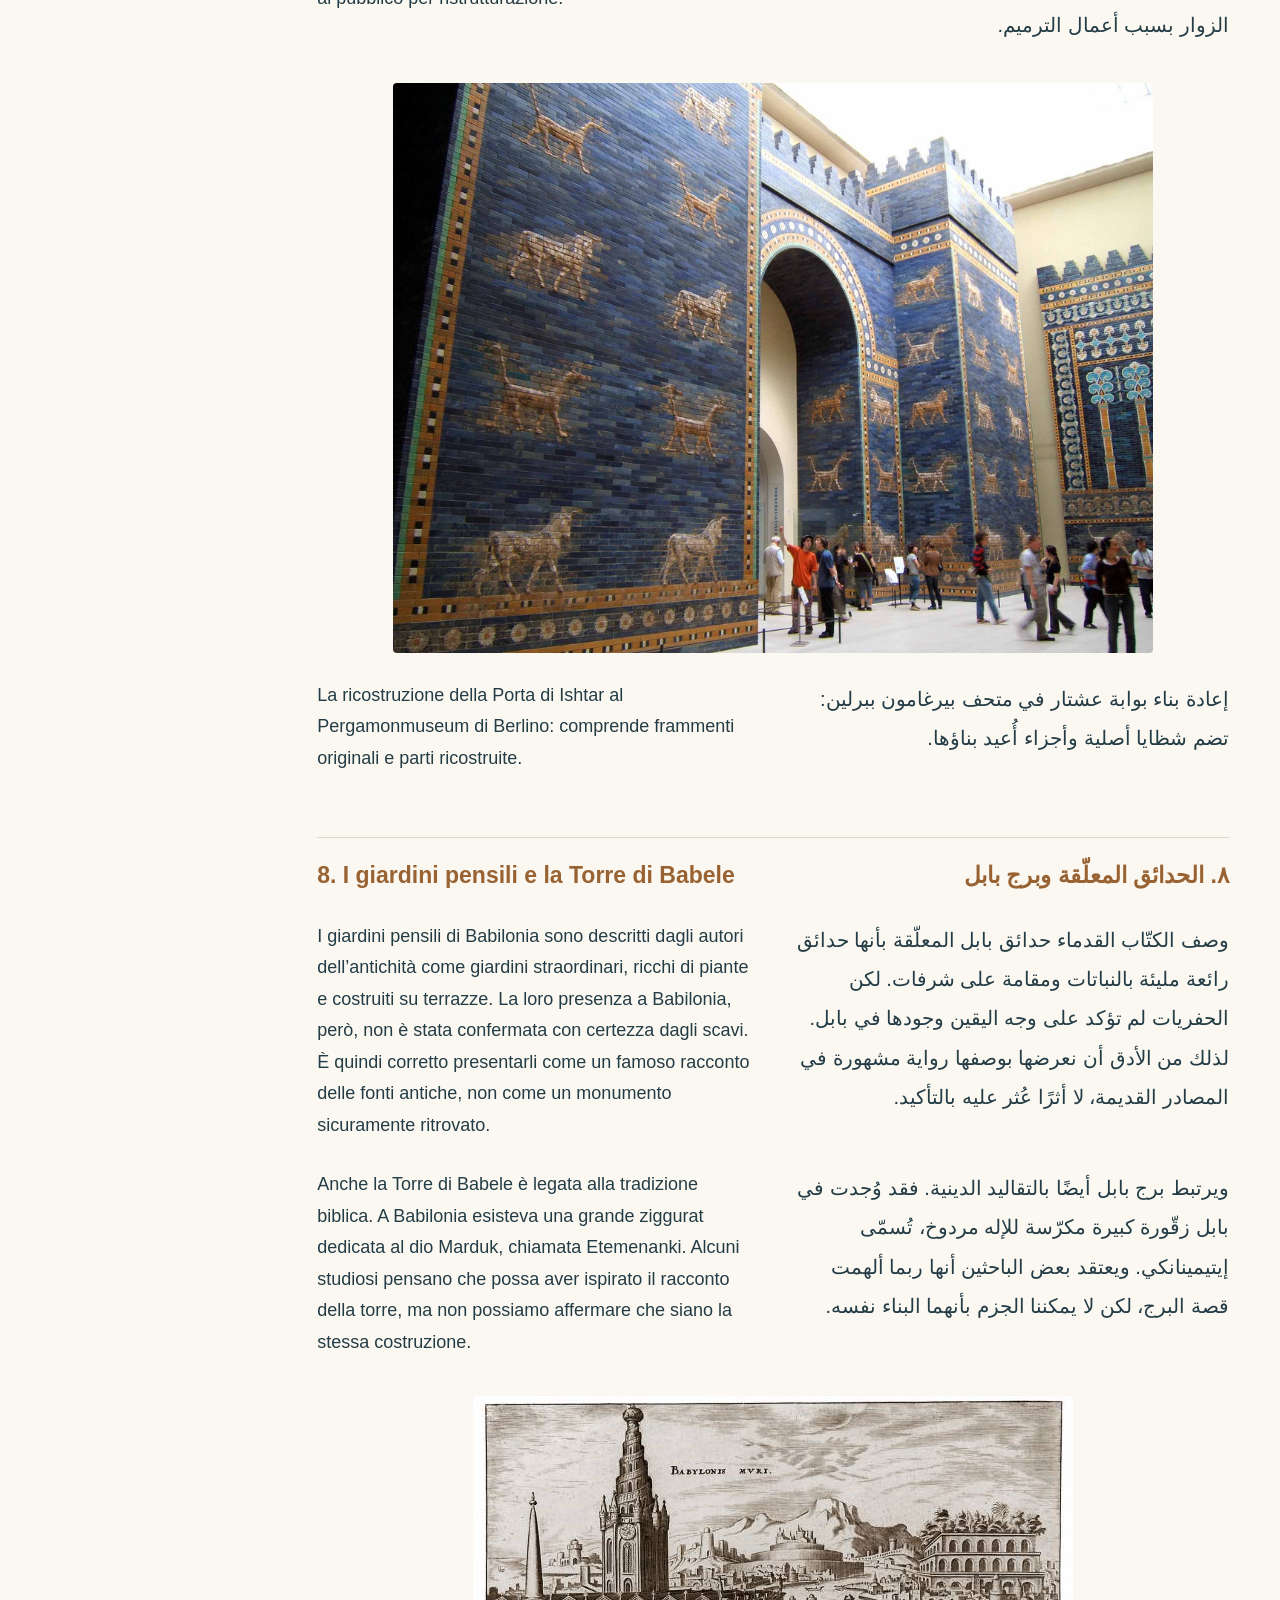
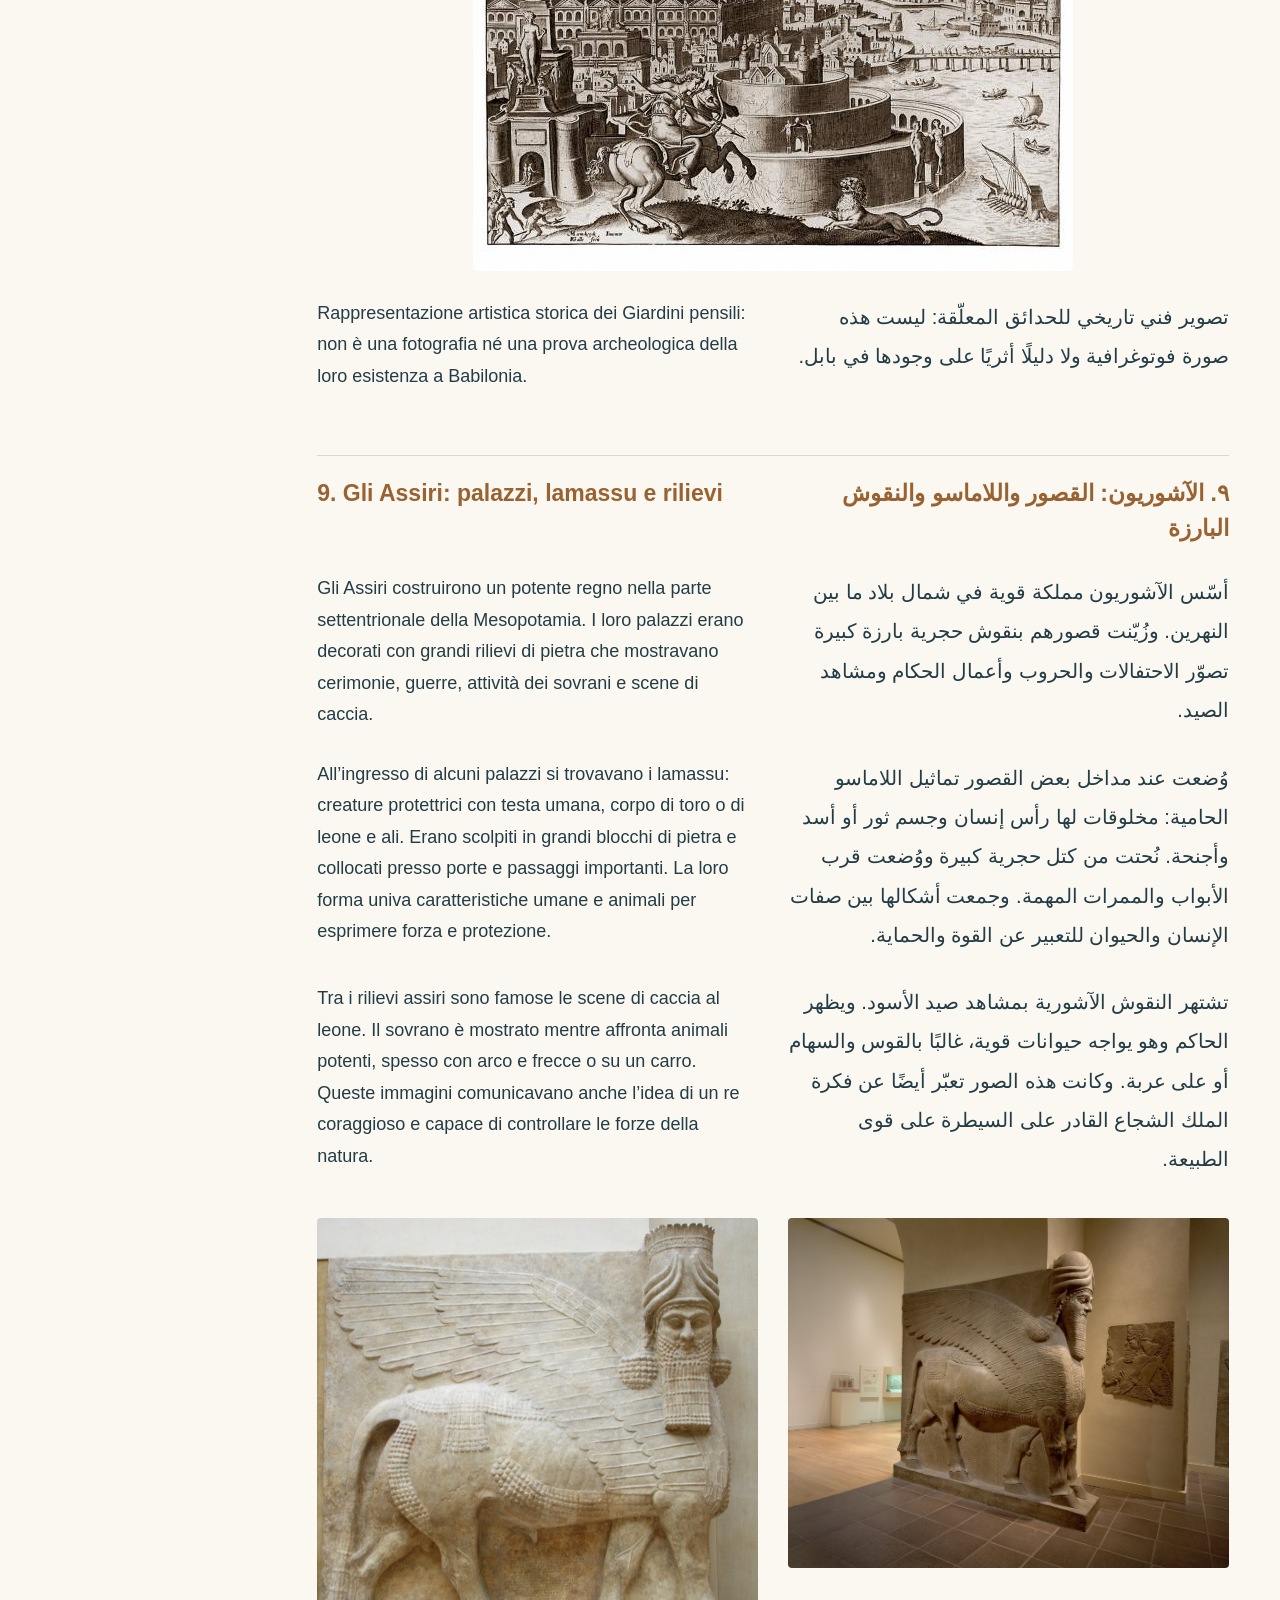
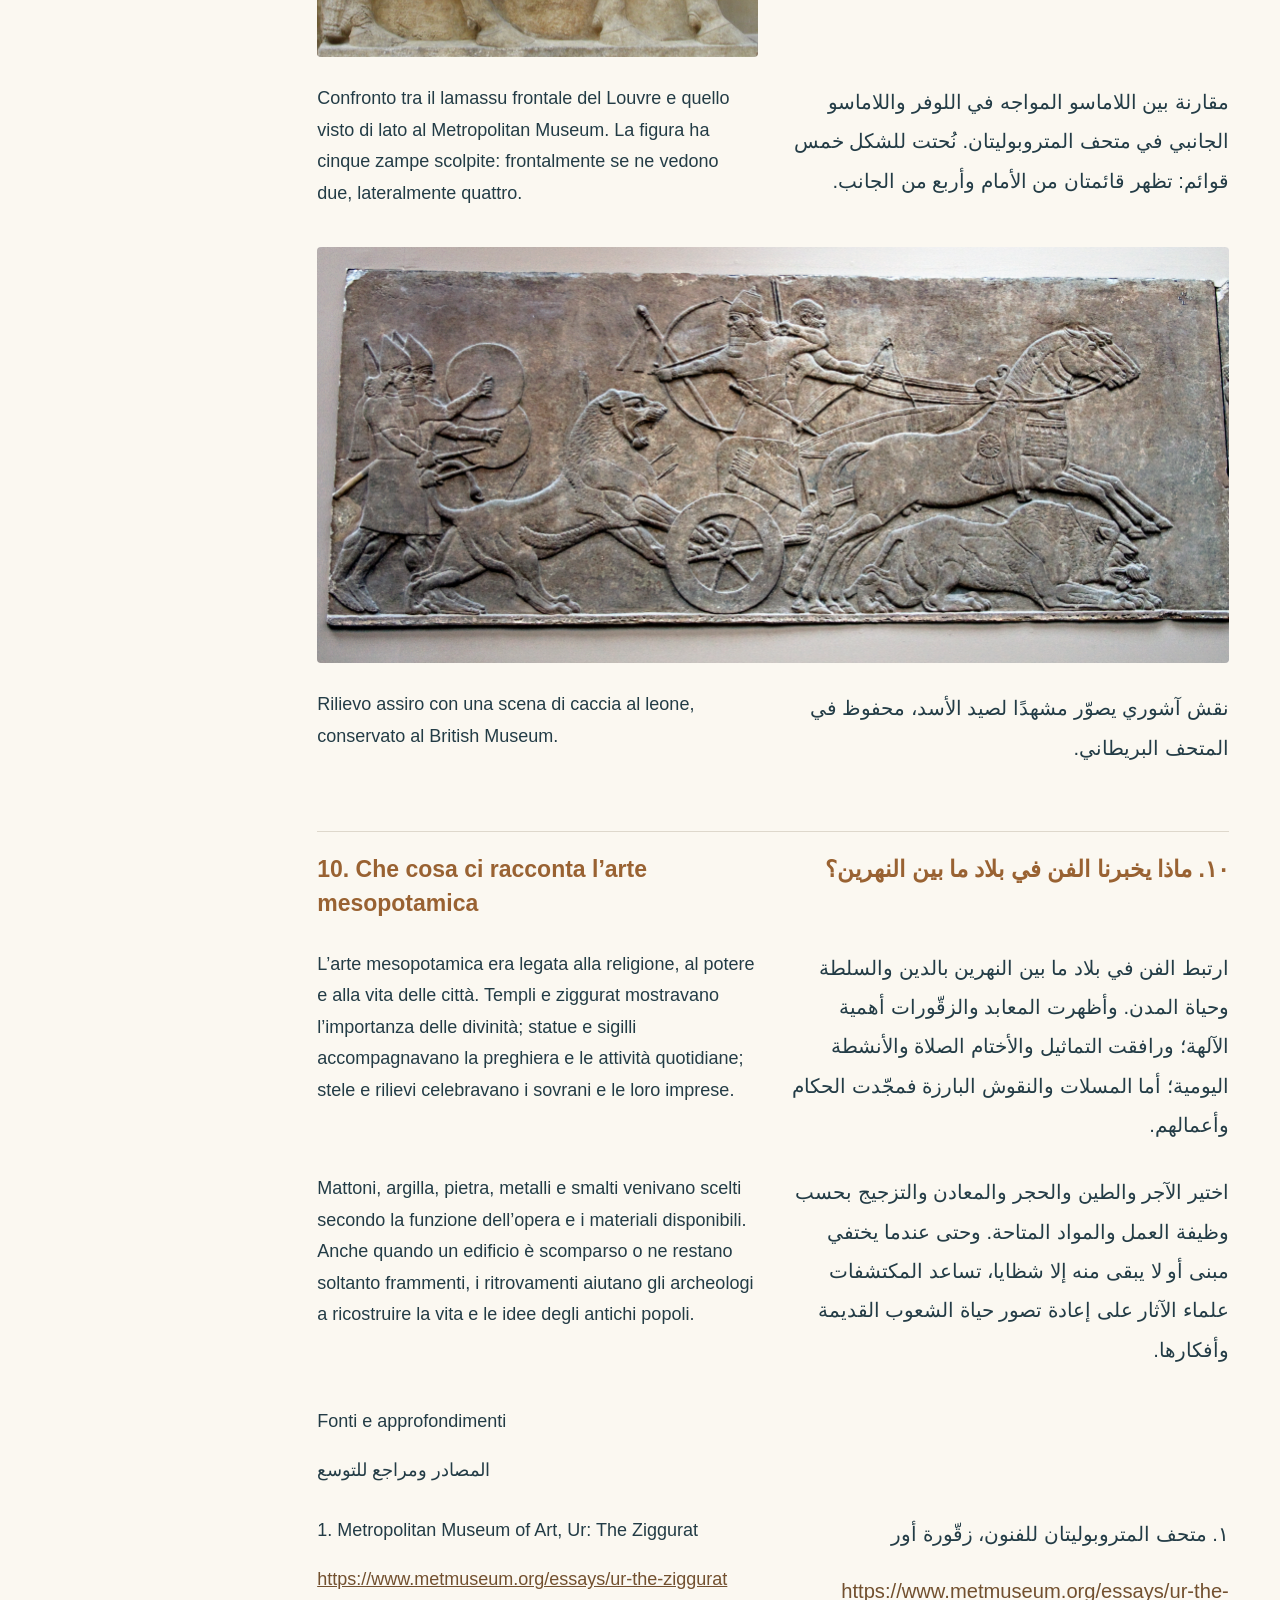
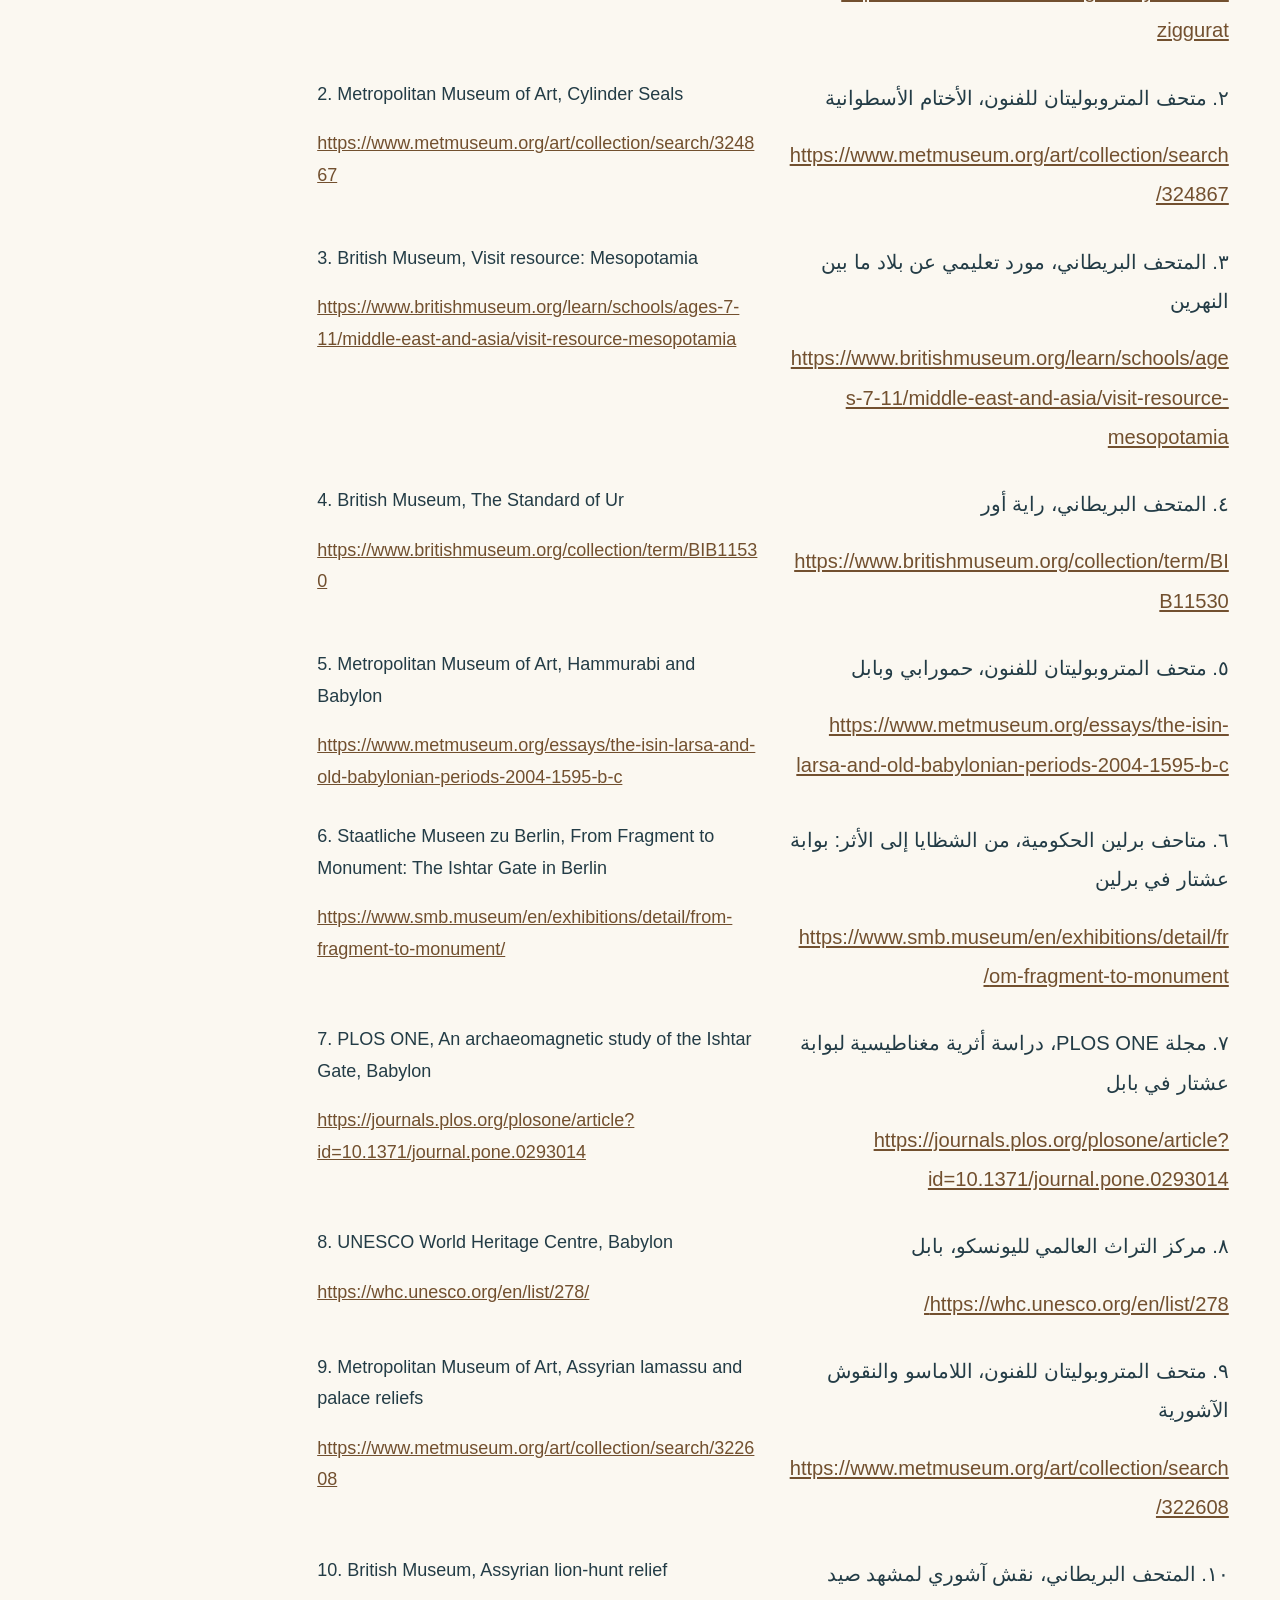
==== commit ba2d1bb3: "Add files via upload" ====
--- a/index.html
+++ b/index.html
@@ -1,2 +1,2 @@
 <!doctype html>
-<html lang="it"><head><meta charset="utf-8"><meta name="viewport" content="width=device-width,initial-scale=1"><title>L’arte della Mesopotamia | Prof. Marco Cigolotti</title><link rel="stylesheet" href="style.css"><script src="data.js" defer></script><script src="app.js" defer></script></head><body><header><a href="#inizio" class="brand">ARTE E IMMAGINE · PROF. MARCO CIGOLOTTI</a><div class="tools"><button id="size" type="button">Aumenta testo</button><button id="print" type="button">Stampa</button></div></header><div class="shell"><aside><strong>Esplora la lezione</strong><nav id="menu" aria-label="Indice della lezione"></nav><p>Italiano a sinistra<br><span lang="ar" dir="rtl">العربية على اليمين</span></p></aside><main id="inizio"><div class="intro"><span class="eyebrow">LEZIONE ILLUSTRATA · ITALIANO / العربية</span><h1>L’arte della Mesopotamia</h1><p lang="ar" dir="rtl" class="arabic-title">الفن في بلاد ما بين النهرين</p><p>Un viaggio tra città, templi, re e grandi opere.</p><p class="credit">Ideato e realizzato dal Prof. Marco Cigolotti con il supporto dell’intelligenza artificiale.</p><div class="language-key"><span>ITALIANO</span><span lang="ar" dir="rtl">العربية</span></div></div><article id="lesson"></article><footer>Ideato e realizzato dal Prof. Marco Cigolotti con il supporto dell’intelligenza artificiale.</footer></main></div><dialog id="viewer"><button id="close" aria-label="Chiudi immagine">Chiudi ×</button><img id="large" alt=""><p id="caption"></p></dialog><noscript>Attiva JavaScript per visualizzare la lezione.</noscript></body></html>
+<html lang="it"><head><meta charset="utf-8"><meta name="viewport" content="width=device-width,initial-scale=1"><title>L’arte della Mesopotamia | Prof. Marco Cigolotti</title><link rel="stylesheet" href="style.css"><script src="data.js" defer></script><script src="app.js" defer></script><style>.bilingual-credit{display:grid;grid-template-columns:minmax(0,1fr) minmax(0,1fr);gap:24px;align-items:start}.bilingual-credit [lang="it"]{text-align:left}.bilingual-credit [lang="ar"]{text-align:right;line-height:1.9}</style></head><body><header><a href="#inizio" class="brand">ARTE E IMMAGINE · PROF. MARCO CIGOLOTTI</a><div class="tools"><a href="glossario.html" style="color:white">Glossario IT–AR</a><button id="size" type="button">Aumenta testo</button><button id="print" type="button">Stampa</button></div></header><div class="shell"><aside><strong>Esplora la lezione</strong><nav id="menu" aria-label="Indice della lezione"></nav><p>Italiano a sinistra<br><span lang="ar" dir="rtl">العربية على اليمين</span></p></aside><main id="inizio"><div class="intro"><span class="eyebrow">LEZIONE ILLUSTRATA · ITALIANO / العربية</span><h1>L’arte della Mesopotamia</h1><p lang="ar" dir="rtl" class="arabic-title">الفن في بلاد ما بين النهرين</p><p>Un viaggio tra città, templi, re e grandi opere.</p><p class="credit bilingual-credit"><span lang="it">Ideato e realizzato dal Prof. Marco Cigolotti con il supporto dell’intelligenza artificiale.</span><span lang="ar" dir="rtl">من إعداد وتنفيذ الأستاذ ماركو تشيغولوتي بدعم من الذكاء الاصطناعي.</span></p><div class="language-key"><span>ITALIANO</span><span lang="ar" dir="rtl">العربية</span></div></div><article id="lesson"></article><footer class="bilingual-credit"><span lang="it">Ideato e realizzato dal Prof. Marco Cigolotti con il supporto dell’intelligenza artificiale.</span><span lang="ar" dir="rtl">من إعداد وتنفيذ الأستاذ ماركو تشيغولوتي بدعم من الذكاء الاصطناعي.</span></footer></main></div><dialog id="viewer"><button id="close" aria-label="Chiudi immagine">Chiudi ×</button><img id="large" alt=""><p id="caption"></p></dialog><noscript>Attiva JavaScript per visualizzare la lezione.</noscript></body></html>
